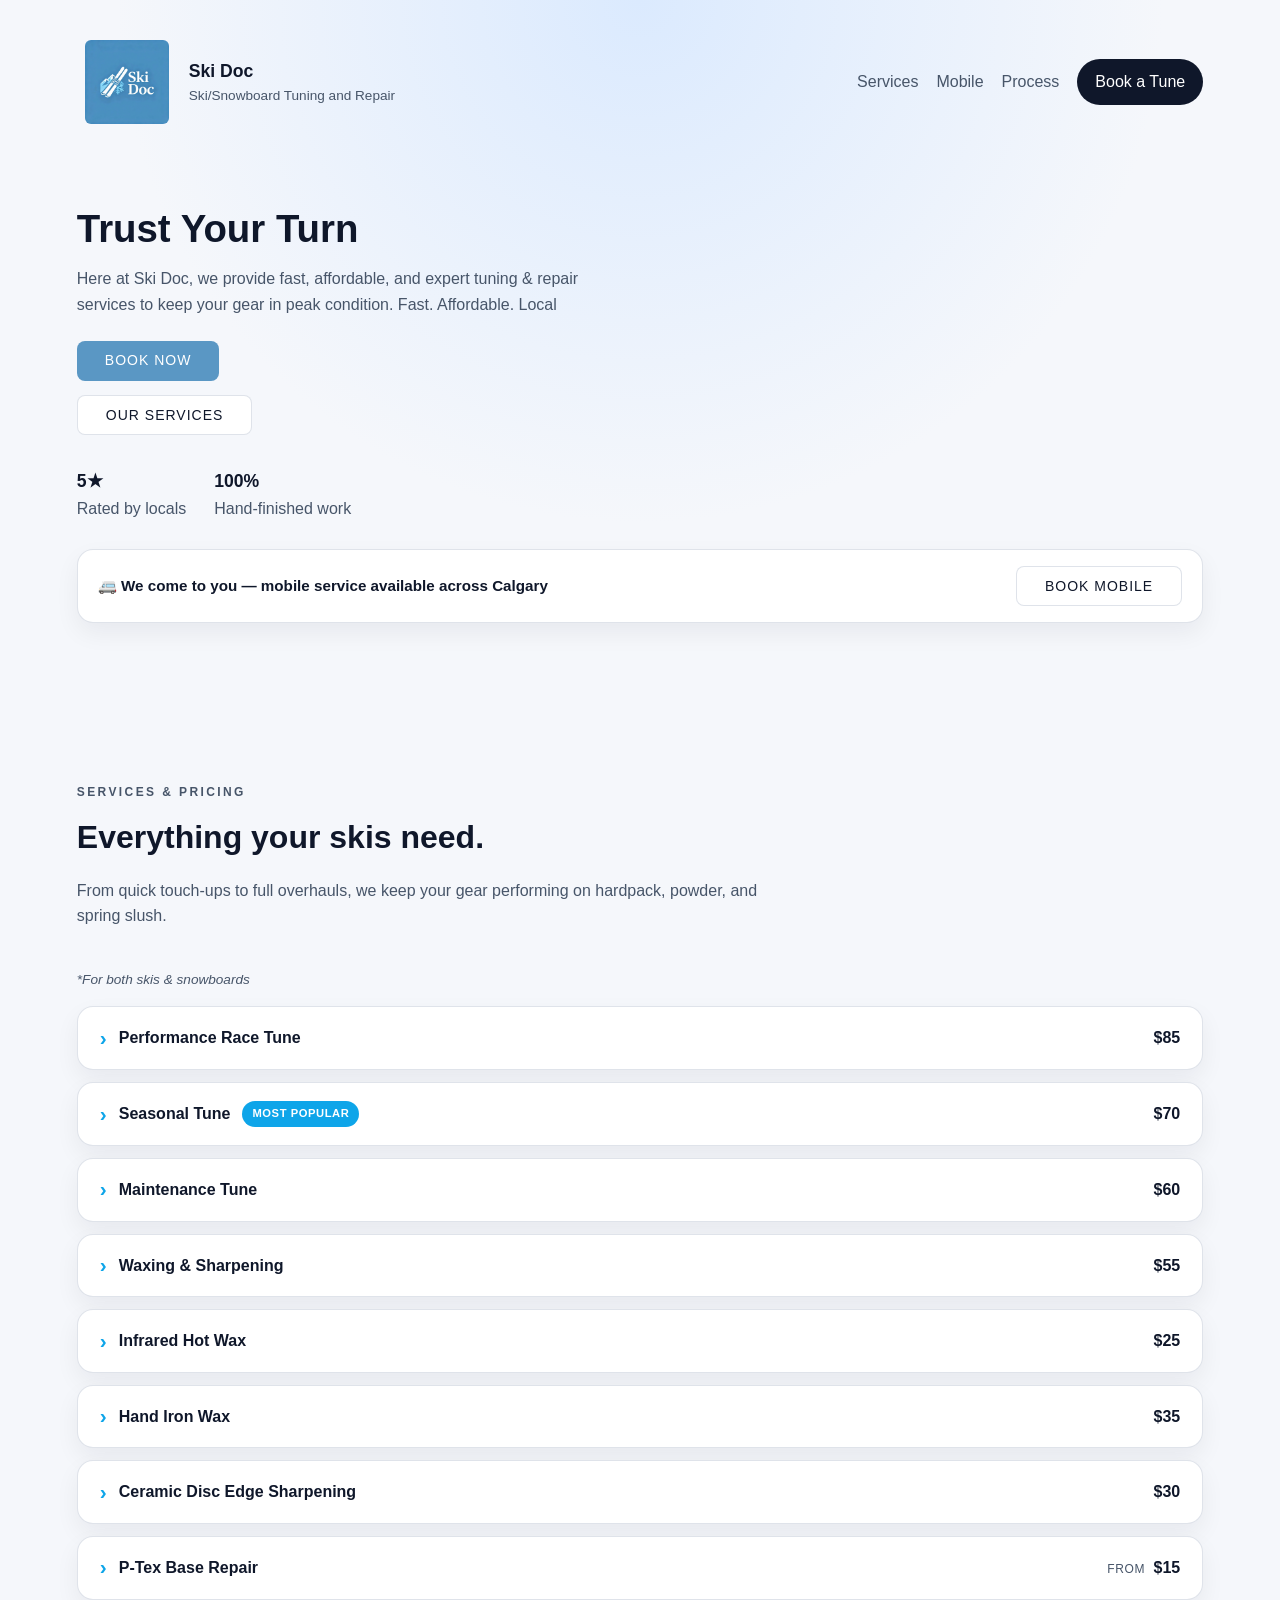
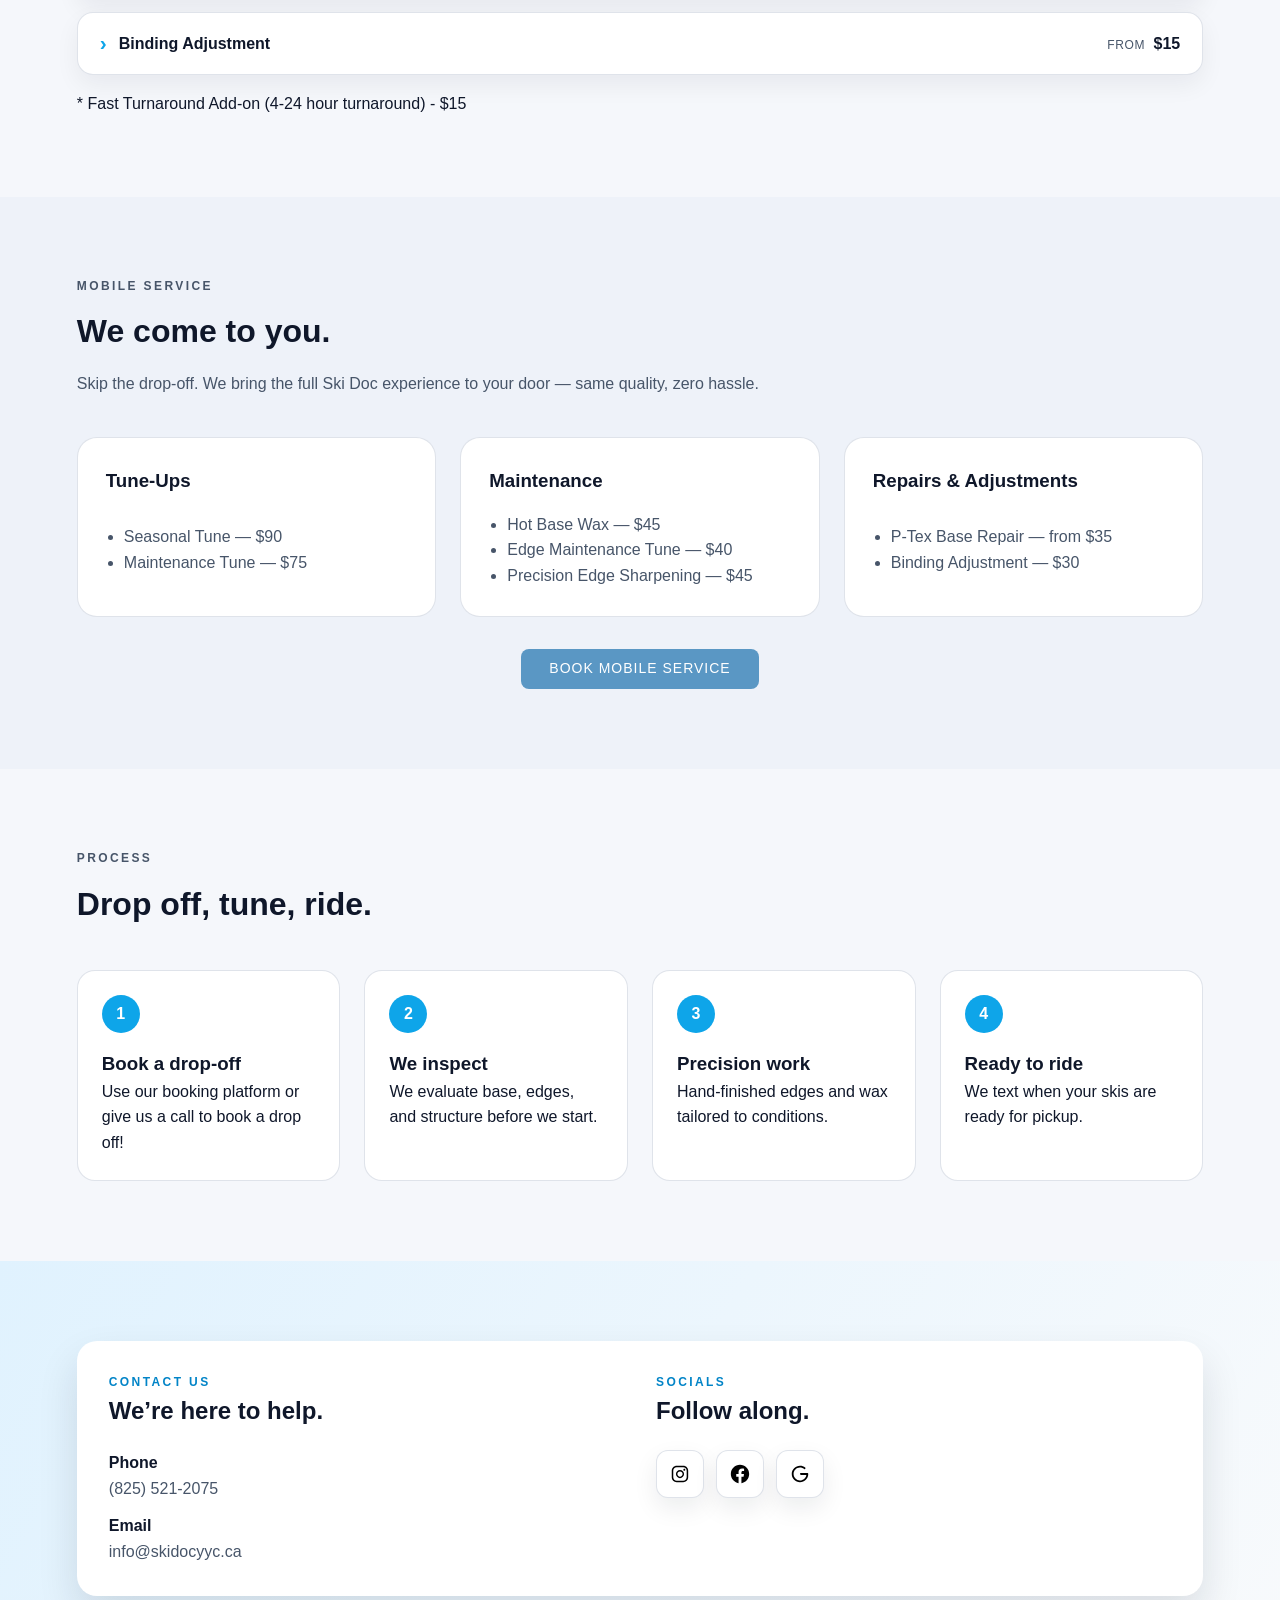
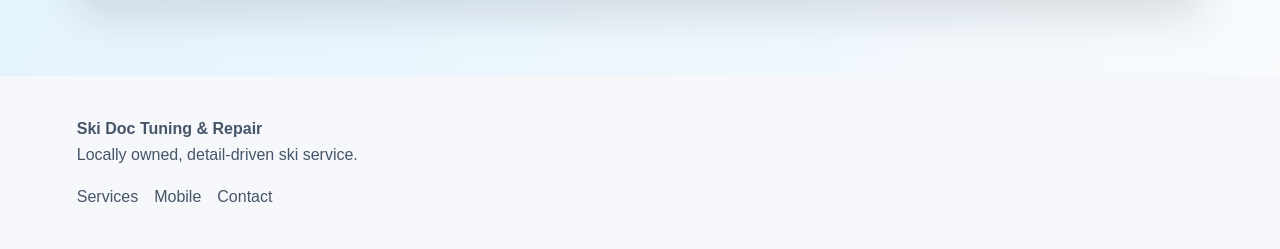
==== index.html @ cd8b78c6 "Merge remote Mobile Service section into new services table redesign Reconciles the GitHub-edited Mo" ====
<!doctype html>
<html lang="en">

<head>
  <meta charset="UTF-8" />
  <meta name="viewport" content="width=device-width, initial-scale=1" />
  <title>Ski Doc Tuning & Repair</title>
  <meta name="description"
    content="Local ski tuning and repair. Fast turnarounds, hand wax, edge sharpening, base repairs, and seasonal maintenance packages." />
  <link rel="stylesheet" href="styles.css" />

</head>

<body>
  <header class="site-header">
    <nav class="nav">
      <div class="brand">
        <img class="brand-mark" src="assets/skidoc_logo.png" alt="Ski Doc logo" />
        <div class="brand-text">
          <span class="brand-title">Ski Doc</span>
          <span class="brand-subtitle">Ski/Snowboard Tuning and Repair</span>
        </div>
      </div>
      <button class="menu-toggle" aria-expanded="false" aria-controls="nav-links">
        Menu
      </button>
      <div id="nav-links" class="nav-links">
        <a href="#services">Services</a>
        <a href="#mobile">Mobile</a>
        <a href="#process">Process</a>
        <a class="nav-cta" href="https://skidocyyc.ca/book" target="_blank">Book a Tune</a>
      </div>
    </nav>
    <section class="hero">
      <div class="hero-content">
        <h1>Trust Your Turn</h1>
        <p class="hero-subtitle">
          Here at Ski Doc, we provide fast, affordable, and expert tuning & repair services to keep your gear in peak
          condition. Fast. Affordable. Local
        </p>
        <div class="hero-actions">
          <!-- Booking page -->
          <a class="btn primary" href="https://skidocyyc.ca/book" target="_blank">Book Now</a>
          <a href="#services" class="btn ghost">Our Services</a>
        </div>
        <div class="hero-stats">
          <div>
            <strong>5★</strong>
            <span>Rated by locals</span>
          </div>
          <div>
            <strong>100%</strong>
            <span>Hand-finished work</span>
          </div>
        </div>
        <div class="hero-mobile-callout">
          <span>🚐 We come to you — mobile service available across Calgary</span>
          <a class="btn ghost" href="https://skidocyyc.ca/book" target="_blank">Book Mobile</a>
        </div>
      </div>
    </section>
  </header>

  <main>
    <section id="services" class="section">
      <div class="section-header">
        <p class="eyebrow">Services &amp; Pricing</p>
        <h2>Everything your skis need.</h2>
        <p>
          From quick touch-ups to full overhauls, we keep your gear performing
          on hardpack, powder, and spring slush.
        </p>
      </div>
      <p class="services-note">*For both skis &amp; snowboards</p>
      <div class="services-table">
        <div class="service-row">
          <button class="service-row-toggle" aria-expanded="false">
            <span class="service-row-main">
              <span class="service-chevron" aria-hidden="true">&rsaquo;</span>
              <span class="service-name">Performance Race Tune</span>
            </span>
            <span class="service-price">$85</span>
          </button>
          <div class="service-desc">
            <div class="service-desc-inner">
              <ul>
                <li>Full ceramic disc edge sharpening, finished to an extra-fine edge</li>
                <li>Hand-ironed race wax to maximize speed</li>
                <li>Base and side edges set to the perfect angle</li>
                <li>Burrs and imperfections corrected for a true race-day finish</li>
              </ul>
            </div>
          </div>
        </div>
        <div class="service-row">
          <button class="service-row-toggle" aria-expanded="false">
            <span class="service-row-main">
              <span class="service-chevron" aria-hidden="true">&rsaquo;</span>
              <span class="service-name">Seasonal Tune</span>
              <span class="service-badge">Most Popular</span>
            </span>
            <span class="service-price">$70</span>
          </button>
          <div class="service-desc">
            <div class="service-desc-inner">
              <ul>
                <li>Ceramic disc edge sharpening</li>
                <li>Hand-ironed wax</li>
                <li>Stone base grind</li>
                <li>Base repairs included</li>
              </ul>
            </div>
          </div>
        </div>
        <div class="service-row">
          <button class="service-row-toggle" aria-expanded="false">
            <span class="service-row-main">
              <span class="service-chevron" aria-hidden="true">&rsaquo;</span>
              <span class="service-name">Maintenance Tune</span>
            </span>
            <span class="service-price">$60</span>
          </button>
          <div class="service-desc">
            <div class="service-desc-inner">
              <p>Ceramic disc edge sharpening, an infrared hot wax, and minor base repairs — everything your gear needs to stay sharp and gliding all season.</p>
            </div>
          </div>
        </div>
        <div class="service-row">
          <button class="service-row-toggle" aria-expanded="false">
            <span class="service-row-main">
              <span class="service-chevron" aria-hidden="true">&rsaquo;</span>
              <span class="service-name">Waxing &amp; Sharpening</span>
            </span>
            <span class="service-price">$55</span>
          </button>
          <div class="service-desc">
            <div class="service-desc-inner">
              <p>Infrared hot base wax and ceramic disc edge sharpening to keep your gear in shape.</p>
            </div>
          </div>
        </div>
        <div class="service-row">
          <button class="service-row-toggle" aria-expanded="false">
            <span class="service-row-main">
              <span class="service-chevron" aria-hidden="true">&rsaquo;</span>
              <span class="service-name">Infrared Hot Wax</span>
            </span>
            <span class="service-price">$25</span>
          </button>
          <div class="service-desc">
            <div class="service-desc-inner">
              <p>A simple maintenance wax to keep your gear smooth and gliding.</p>
            </div>
          </div>
        </div>
        <div class="service-row">
          <button class="service-row-toggle" aria-expanded="false">
            <span class="service-row-main">
              <span class="service-chevron" aria-hidden="true">&rsaquo;</span>
              <span class="service-name">Hand Iron Wax</span>
            </span>
            <span class="service-price">$35</span>
          </button>
          <div class="service-desc">
            <div class="service-desc-inner">
              <p>Full hand waxing, ironed and melted into the base for the best possible finish.</p>
            </div>
          </div>
        </div>
        <div class="service-row">
          <button class="service-row-toggle" aria-expanded="false">
            <span class="service-row-main">
              <span class="service-chevron" aria-hidden="true">&rsaquo;</span>
              <span class="service-name">Ceramic Disc Edge Sharpening</span>
            </span>
            <span class="service-price">$30</span>
          </button>
          <div class="service-desc">
            <div class="service-desc-inner">
              <p>Done with a spinning ceramic disc to keep your edges clean, sharp, and in the best condition.</p>
            </div>
          </div>
        </div>
        <div class="service-row">
          <button class="service-row-toggle" aria-expanded="false">
            <span class="service-row-main">
              <span class="service-chevron" aria-hidden="true">&rsaquo;</span>
              <span class="service-name">P-Tex Base Repair</span>
            </span>
            <span class="service-price"><span class="service-from">from</span> $15</span>
          </button>
          <div class="service-desc">
            <div class="service-desc-inner">
              <p>Repairs base damage and core shots to protect your gear and extend its life.</p>
            </div>
          </div>
        </div>
        <div class="service-row">
          <button class="service-row-toggle" aria-expanded="false">
            <span class="service-row-main">
              <span class="service-chevron" aria-hidden="true">&rsaquo;</span>
              <span class="service-name">Binding Adjustment</span>
            </span>
            <span class="service-price"><span class="service-from">from</span> $15</span>
          </button>
          <div class="service-desc">
            <div class="service-desc-inner">
              <p>Professional adjustment for proper fit, function, and safe release, tailored to your setup.</p>
            </div>
          </div>
        </div>
      </div>
      <p id="fast-turnaround">* Fast Turnaround Add-on (4-24 hour turnaround) - $15</p>
    </section>

    <section id="mobile" class="section mobile-section muted">
      <div class="section-header">
        <p class="eyebrow">Mobile Service</p>
        <h2>We come to you.</h2>
        <p>Skip the drop-off. We bring the full Ski Doc experience to your door — same quality, zero hassle.</p>
      </div>
      <div class="grid pricing-grid">
        <article class="price-card">
          <h3>Tune-Ups</h3>
          <ul>
            <li>Seasonal Tune — $90</li>
            <li>Maintenance Tune — $75</li>
          </ul>
        </article>
        <article class="price-card">
          <h3>Maintenance</h3>
          <ul>
            <li>Hot Base Wax — $45</li>
            <li>Edge Maintenance Tune — $40</li>
            <li>Precision Edge Sharpening — $45</li>
          </ul>
        </article>
        <article class="price-card">
          <h3>Repairs &amp; Adjustments</h3>
          <ul>
            <li>P-Tex Base Repair — from $35</li>
            <li>Binding Adjustment — $30</li>
          </ul>
        </article>
      </div>
      <div class="mobile-cta">
        <a class="btn primary" href="https://skidocyyc.ca/book" target="_blank">Book Mobile Service</a>
      </div>
    </section>

    <section id="process" class="section">
      <div class="section-header">
        <p class="eyebrow">Process</p>
        <h2>Drop off, tune, ride.</h2>
      </div>
      <div class="grid process-grid">
        <div class="step">
          <span>1</span>
          <h3>Book a drop-off</h3>
          <p>Use our booking platform or give us a call to book a drop off!</p>
        </div>
        <div class="step">
          <span>2</span>
          <h3>We inspect</h3>
          <p>We evaluate base, edges, and structure before we start.</p>
        </div>
        <div class="step">
          <span>3</span>
          <h3>Precision work</h3>
          <p>Hand-finished edges and wax tailored to conditions.</p>
        </div>
        <div class="step">
          <span>4</span>
          <h3>Ready to ride</h3>
          <p>We text when your skis are ready for pickup.</p>
        </div>
      </div>
    </section>

    <!-- <section id="testimonials" class="section muted">
      <div class="section-header">
        <p class="eyebrow">Testimonials</p>
        <h2>What locals say on Google.</h2>
        <p>Live reviews pulled from Google to keep things honest and up to date.</p>
      </div>
      <div class="reviews-summary">
        <div>
          <strong id="reviews-rating">—</strong>
          <span id="reviews-count">Loading Google reviews…</span>
        </div>
        <a class="btn ghost" target="_blank" rel="noopener" href="https://share.google/8NXoNFJEvtv5HkDMf">
          Read all reviews
        </a>
      </div>
      <div id="reviews-grid" class="grid testimonial-grid" aria-live="polite">
        <div class="review-loading card">
          <p>Loading reviews…</p>
        </div>
      </div>
    </section> -->


    <section id="contact" class="section contact">
      <div class="contact-card">
        <div class="contact-simple">
          <p class="eyebrow">Contact Us</p>
          <h2>We’re here to help.</h2>
          <div class="contact-details">
            <div>
              <strong>Phone</strong>
              <span>(825) 521-2075</span>
            </div>
            <div>
              <strong>Email</strong>
              <span><a href="mailto:info@skidocyyc.ca">info@skidocyyc.ca</a></span>
            </div>
          </div>
        </div>
        <div class="socials">
          <p class="eyebrow">Socials</p>
          <h2>Follow along.</h2>
          <div class="social-links">
            <a class="social-link" href="https://www.instagram.com/skidocyyc" target="_blank" rel="noopener" aria-label="Instagram">
              <img src="assets/instagram.svg" alt="Instagram" />
            </a>
            <a class="social-link" href="https://www.facebook.com/profile.php?id=61582680415253" target="_blank" rel="noopener" aria-label="Facebook">
              <img src="assets/facebook.svg" alt="Facebook" />
            </a>
            <a class="social-link" href="https://share.google/zg5XRvdmsyLY3mBix" target="_blank" rel="noopener" aria-label="Google">
              <img src="assets/google.svg" alt="Google" />
            </a>
          </div>
        </div>
      </div>
    </section>
  </main>

  <footer class="site-footer">
    <div>
      <strong>Ski Doc Tuning & Repair</strong>
      <p>Locally owned, detail-driven ski service.</p>
    </div>
    <div class="footer-links">
      <a href="#services">Services</a>
      <a href="#mobile">Mobile</a>
      <a href="#contact">Contact</a>
    </div>
  </footer>

  <script src="script.js"></script>
</body>
</html>
---- styles.css ----
:root {
  color-scheme: light;
  --bg: #f5f7fb;
  --bg-muted: #eef2f9;
  --text: #0f172a;
  --text-muted: #475569;
  --primary: #0ea5e9;
  --primary-dark: #0284c7;
  --accent: #f97316;
  --card: #ffffff;
  --border: rgba(148, 163, 184, 0.3);
  --shadow: 0 20px 40px rgba(15, 23, 42, 0.12);
  --radius: 20px;
}

* {
  box-sizing: border-box;
  margin: 0;
  padding: 0;
}

body {
  font-family: "Inter", "SF Pro Display", -apple-system, BlinkMacSystemFont,
    "Segoe UI", sans-serif;
  background: var(--bg);
  color: var(--text);
  line-height: 1.6;
}

a {
  color: inherit;
  text-decoration: none;
}

img {
  max-width: 100%;
  display: block;
}

.sr-only {
  position: absolute;
  width: 1px;
  height: 1px;
  padding: 0;
  margin: -1px;
  overflow: hidden;
  clip: rect(0, 0, 0, 0);
  white-space: nowrap;
  border: 0;
}

.site-header {
  background: radial-gradient(circle at top, #dbeafe 0%, var(--bg) 55%);
  padding: 32px 6vw 80px;
}

.nav {
  display: flex;
  align-items: center;
  justify-content: space-between;
  gap: 24px;
}

.brand {
  display: flex;
  align-items: center;
  gap: 12px;
}

.brand-mark {
  width: 100px;
  height: 100px;
  display: block;
  border-radius: 14px;
  padding: 8px;
  object-fit: contain;
}

.brand-text {
  display: grid;
}

.brand-title {
  font-weight: 700;
  font-size: 1.1rem;
}

.brand-subtitle {
  font-size: 0.85rem;
  color: var(--text-muted);
}

.nav-links {
  display: flex;
  align-items: center;
  gap: 18px;
}

.nav-links a {
  font-weight: 500;
  color: var(--text-muted);
}

.nav-links a:hover {
  color: var(--text);
}

.nav-cta {
  padding: 10px 18px;
  border-radius: 999px;
  background: var(--text);
  color: #fff;
  transition: transform 0.2s ease, box-shadow 0.2s ease, background 0.2s ease;
}

.nav-links a.nav-cta {
  color: #fff;
}

.nav-links a.nav-cta:hover {
  transform: translateY(-1px);
  box-shadow: 0 10px 20px rgba(15, 23, 42, 0.25);
  background: #111827;
}

.menu-toggle {
  display: none;
  border: 1px solid var(--border);
  background: var(--card);
  padding: 8px 16px;
  border-radius: 999px;
  font-weight: 600;
}

.hero {
  margin-top: 64px;
  display: grid;
  grid-template-columns: repeat(auto-fit, minmax(280px, 1fr));
  gap: 40px;
  align-items: center;
}

.hero-content h1 {
  font-size: clamp(2.4rem, 3vw, 3.5rem);
  line-height: 1.1;
  margin: 12px 0 16px;
}

.hero-subtitle {
  color: var(--text-muted);
  max-width: 520px;
}

.hero-actions {
  margin-top: 24px;
  display: flex;
  flex-wrap: wrap;
  gap: 14px;
  flex-direction: column;
  align-items: flex-start;
}

.hero-stats {
  display: flex;
  gap: 28px;
  margin-top: 32px;
  color: var(--text-muted);
  flex-wrap: wrap;
}

.hero-stats strong {
  display: block;
  font-size: 1.1rem;
  color: var(--text);
}

.hero-mobile-callout {
  margin-top: 28px;
  display: flex;
  align-items: center;
  justify-content: space-between;
  flex-wrap: wrap;
  gap: 14px;
  background: var(--card);
  border: 1px solid var(--border);
  border-radius: 16px;
  padding: 16px 20px;
  box-shadow: 0 10px 24px rgba(15, 23, 42, 0.06);
}

.hero-mobile-callout span {
  font-weight: 600;
  font-size: 0.95rem;
}


.eyebrow {
  text-transform: uppercase;
  letter-spacing: 0.2em;
  font-size: 0.75rem;
  color: var(--primary-dark);
  font-weight: 700;
}

.section {
  padding: 80px 6vw;
}

.section.muted {
  background: var(--bg-muted);
}

.section-header {
  max-width: 720px;
  margin-bottom: 40px;
}

.section-header h2 {
  font-size: clamp(2rem, 2.5vw, 2.6rem);
  margin: 10px 0 14px;
}

.section-header p {
  color: var(--text-muted);
}

.grid {
  display: grid;
  gap: 24px;
}

.services-grid {
  grid-template-columns: repeat(auto-fit, minmax(220px, 1fr));
}

.services-note {
  font-size: 0.85rem;
  font-style: italic;
  color: var(--text-muted);
  margin-bottom: 16px;
}

.services-table {
  display: grid;
  gap: 12px;
}

.service-row {
  background: var(--card);
  border: 1px solid var(--border);
  border-radius: 16px;
  box-shadow: 0 10px 24px rgba(15, 23, 42, 0.06);
  overflow: hidden;
}

.service-row-toggle {
  width: 100%;
  display: flex;
  align-items: center;
  justify-content: space-between;
  gap: 16px;
  background: none;
  border: none;
  padding: 18px 22px;
  cursor: pointer;
  font: inherit;
  text-align: left;
  color: var(--text);
}

.service-row-main {
  display: flex;
  align-items: center;
  gap: 12px;
}

.service-chevron {
  display: inline-flex;
  font-size: 1.3rem;
  font-weight: 700;
  color: var(--primary);
  transition: transform 0.25s ease;
  line-height: 1;
}

.service-row.open .service-chevron {
  transform: rotate(90deg);
}

.service-name {
  font-weight: 600;
}

.service-badge {
  background: var(--primary);
  color: #fff;
  font-size: 0.7rem;
  font-weight: 700;
  text-transform: uppercase;
  letter-spacing: 0.05em;
  padding: 4px 10px;
  border-radius: 999px;
  white-space: nowrap;
}

.service-price {
  font-weight: 700;
  white-space: nowrap;
}

.service-from {
  font-weight: 500;
  font-size: 0.75rem;
  color: var(--text-muted);
  text-transform: uppercase;
  letter-spacing: 0.05em;
  margin-right: 4px;
}

.service-desc {
  display: grid;
  grid-template-rows: 0fr;
  transition: grid-template-rows 0.3s ease;
}

.service-desc-inner {
  overflow: hidden;
}

.service-row.open .service-desc {
  grid-template-rows: 1fr;
}

.service-desc p,
.service-desc ul {
  padding: 0 22px 20px 22px;
  color: var(--text-muted);
}

.service-desc ul {
  padding-left: 40px;
}

.service-desc li {
  margin-bottom: 4px;
}

.card {
  background: var(--card);
  padding: 24px;
  border-radius: 18px;
  border: 1px solid var(--border);
  box-shadow: 0 10px 24px rgba(15, 23, 42, 0.08);
}

.pricing-grid {
  grid-template-columns: repeat(auto-fit, minmax(240px, 1fr));
}

.price-card {
  background: var(--card);
  padding: 28px;
  border-radius: 20px;
  border: 1px solid var(--border);
  display: grid;
  gap: 16px;
}

.price-card.featured {
  border: 2px solid var(--primary);
  box-shadow: var(--shadow);
}

#fast-turnaround {
  margin-top: 1rem;
}

.badge {
  background: var(--primary);
  color: #fff;
  display: inline-flex;
  padding: 6px 12px;
  border-radius: 999px;
  font-size: 0.75rem;
  font-weight: 600;
  width: fit-content;
}

.price {
  font-size: 2rem;
  font-weight: 700;
}

.price-card ul {
  padding-left: 18px;
  color: var(--text-muted);
}

.mobile-cta {
  margin-top: 32px;
  display: flex;
  justify-content: center;
}

.process-grid {
  grid-template-columns: repeat(auto-fit, minmax(200px, 1fr));
}

.step {
  background: var(--card);
  padding: 24px;
  border-radius: 18px;
  border: 1px solid var(--border);
}

.step span {
  width: 38px;
  height: 38px;
  display: grid;
  place-items: center;
  background: var(--primary);
  color: #fff;
  border-radius: 50%;
  margin-bottom: 16px;
  font-weight: 700;
}

.testimonial-grid {
  grid-template-columns: repeat(auto-fit, minmax(240px, 1fr));
}

.reviews-summary {
  display: flex;
  align-items: center;
  justify-content: space-between;
  gap: 16px;
  margin-bottom: 28px;
  flex-wrap: wrap;
}

.reviews-summary strong {
  font-size: 2rem;
  display: block;
}

.reviews-summary span {
  color: var(--text-muted);
}

.review-card {
  display: grid;
  gap: 14px;
  min-height: 220px;
}

.review-meta {
  display: flex;
  align-items: center;
  gap: 12px;
}

.review-avatar {
  width: 44px;
  height: 44px;
  border-radius: 50%;
  background: #e2e8f0;
  color: var(--text);
  font-weight: 700;
  display: grid;
  place-items: center;
  font-size: 1rem;
}

.review-name {
  font-weight: 600;
}

.review-date {
  font-size: 0.85rem;
  color: var(--text-muted);
}

.review-stars {
  display: inline-flex;
  gap: 4px;
  color: #f59e0b;
  font-size: 1rem;
}

.review-text {
  color: var(--text-muted);
  overflow-wrap: anywhere;
  word-break: break-word;
}

.review-loading {
  text-align: center;
  color: var(--text-muted);
}

.faq {
  display: grid;
  gap: 16px;
}

.faq details {
  background: var(--card);
  padding: 18px 22px;
  border-radius: 16px;
  border: 1px solid var(--border);
}

.faq summary {
  font-weight: 600;
  cursor: pointer;
}

.faq p {
  color: var(--text-muted);
  margin-top: 10px;
}

.contact {
  background: linear-gradient(120deg, #e0f2fe 0%, #f8fafc 100%);
}

.contact-card {
  background: var(--card);
  padding: 32px;
  border-radius: var(--radius);
  display: grid;
  grid-template-columns: repeat(auto-fit, minmax(240px, 1fr));
  gap: 32px;
  box-shadow: var(--shadow);
}

.contact-details {
  display: grid;
  gap: 12px;
  margin-top: 20px;
  color: var(--text-muted);
}

.contact-details strong {
  display: block;
  color: var(--text);
}

.socials .social-links {
  display: flex;
  gap: 12px;
  margin-top: 20px;
  flex-wrap: wrap;
}

.social-link {
  width: 48px;
  height: 48px;
  display: inline-flex;
  align-items: center;
  justify-content: center;
  border-radius: 12px;
  border: 1px solid var(--border);
  background: #fff;
  box-shadow: 0 10px 24px rgba(15, 23, 42, 0.08);
  transition: transform 0.2s ease, box-shadow 0.2s ease;
}

.social-link:hover {
  transform: translateY(-1px);
  box-shadow: 0 14px 28px rgba(15, 23, 42, 0.12);
}

.social-link svg {
  width: 22px;
  height: 22px;
  fill: var(--text);
}

.social-link img {
  width: 22px;
  height: 22px;
}

.contact-form {
  display: grid;
  gap: 16px;
}

.contact-form label {
  display: grid;
  gap: 8px;
  font-weight: 600;
  color: var(--text-muted);
}

input,
select,
textarea {
  border-radius: 12px;
  border: 1px solid var(--border);
  padding: 12px 14px;
  font: inherit;
  background: #fff;
}

.btn {
  display: inline-flex;
  align-items: center;
  justify-content: center;
  padding: 12px 22px;
  border-radius: 999px;
  font-weight: 600;
  border: 1px solid transparent;
  cursor: pointer;
  transition: transform 0.2s ease, box-shadow 0.2s ease;
}

.btn.primary {
  background-color: #5a97c4;
  border: none;
  color: white;
  height: 40px;
  text-transform: uppercase;
  font-family: 'Square Market', sans-serif;
  letter-spacing: 1px;
  line-height: 38px;
  padding: 0 28px;
  border-radius: 8px;
  font-weight: 500;
  font-size: 14px;
  cursor: pointer;
  display: inline-block;
}

.btn.primary:hover {
  transform: translateY(-1px);
  background: var(--primary-dark);
}

.btn.secondary {
  background: var(--text);
  color: #fff;
}

.btn.secondary:hover {
  transform: translateY(-1px);
  box-shadow: 0 10px 20px rgba(15, 23, 42, 0.25);
}

.btn.ghost {
  border: 1px solid var(--border);
  color: var(--text);
  background: #fff;
  height: 40px;
  text-transform: uppercase;
  font-family: 'Square Market', sans-serif;
  letter-spacing: 1px;
  line-height: 38px;
  padding: 0 28px;
  border-radius: 8px;
  font-weight: 500;
  font-size: 14px;
}

.form-note {
  font-size: 0.85rem;
  color: var(--text-muted);
}

.site-footer {
  padding: 40px 6vw;
  display: grid;
  gap: 16px;
  color: var(--text-muted);
}

.footer-links {
  display: flex;
  gap: 16px;
}

.footer-links a {
  color: var(--text-muted);
}

.footer-links a:hover {
  color: var(--text);
}

.copyright {
  font-size: 0.85rem;
}

@media (max-width: 860px) {
  .nav-links {
    display: none;
    flex-direction: column;
    align-items: flex-start;
    background: var(--card);
    padding: 16px;
    border-radius: 16px;
    box-shadow: var(--shadow);
    position: absolute;
    right: 0;
    top: 72px;
  }

  .nav-links.open {
    display: flex;
  }

  .menu-toggle {
    display: inline-flex;
  }

  .nav {
    position: relative;
  }
}

@media (max-width: 600px) {
  .hero-stats {
    gap: 16px;
  }

  .hero-card {
    order: -1;
  }
}
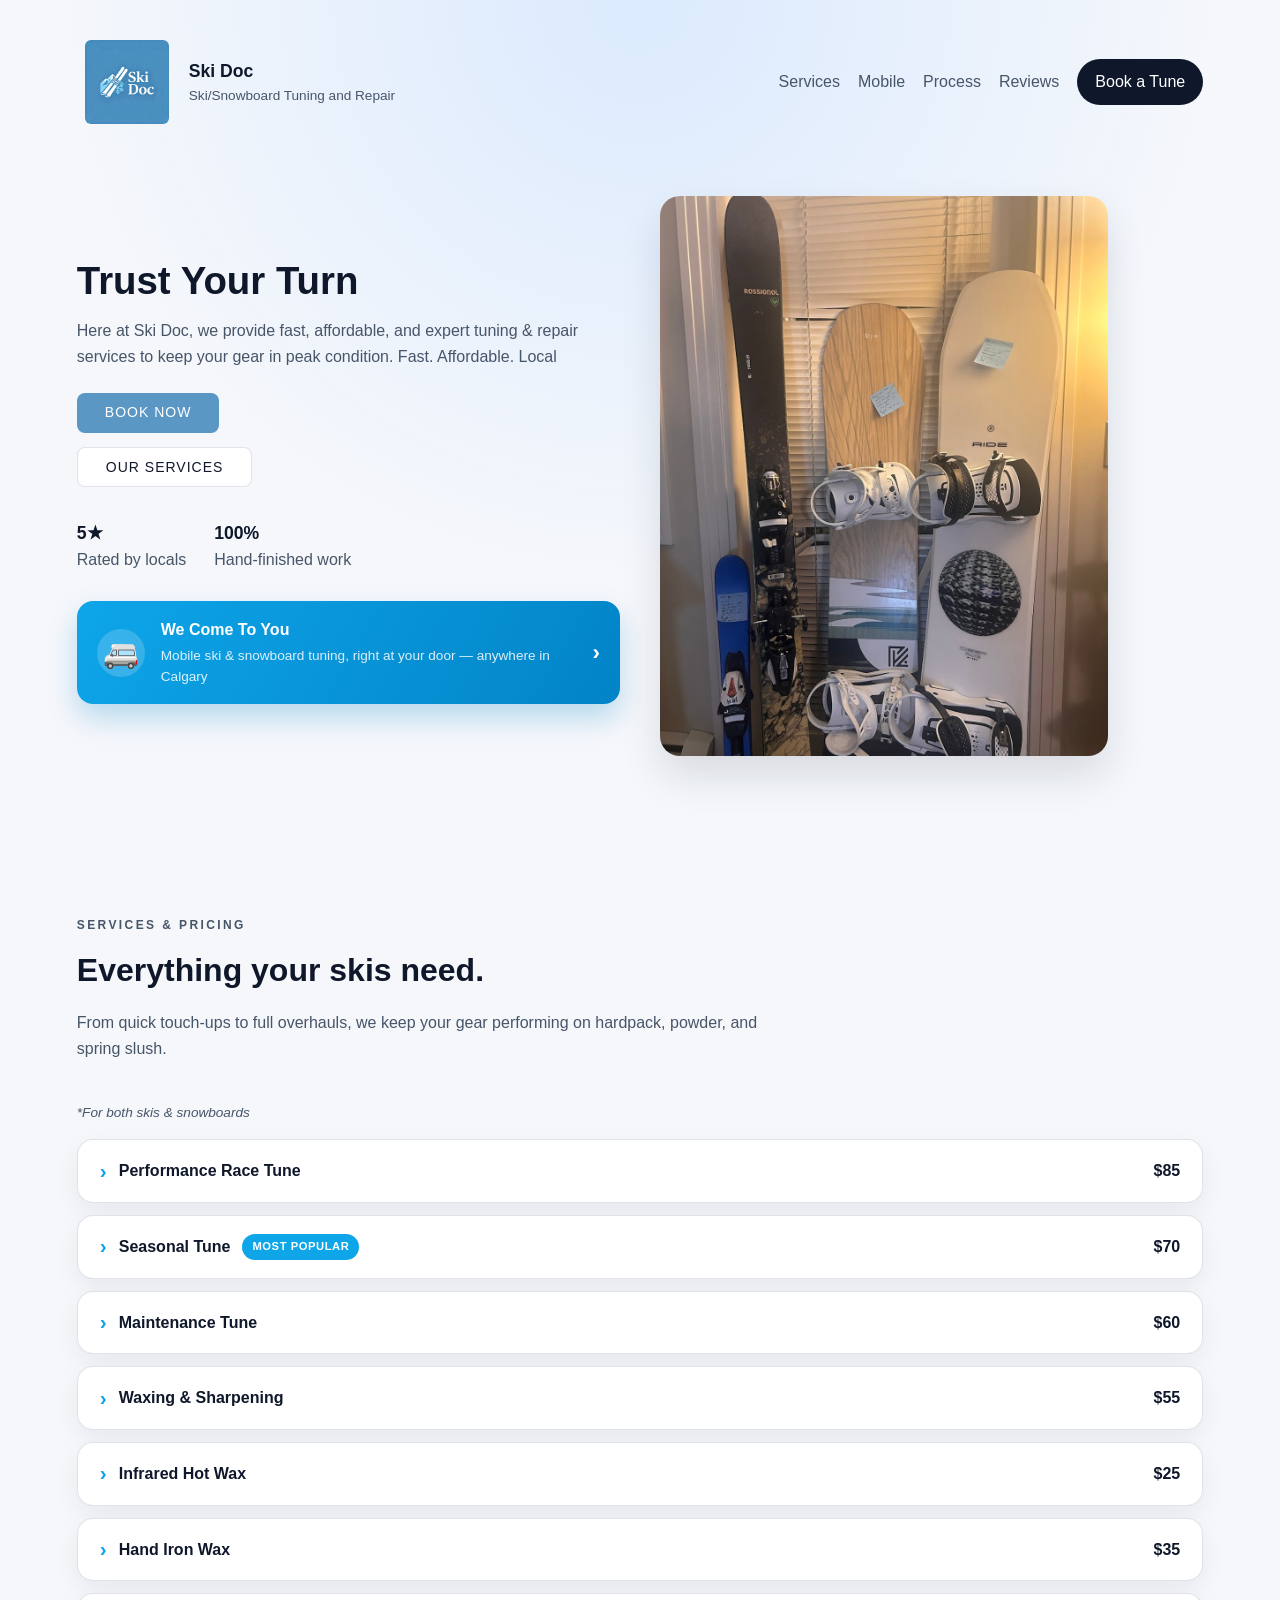
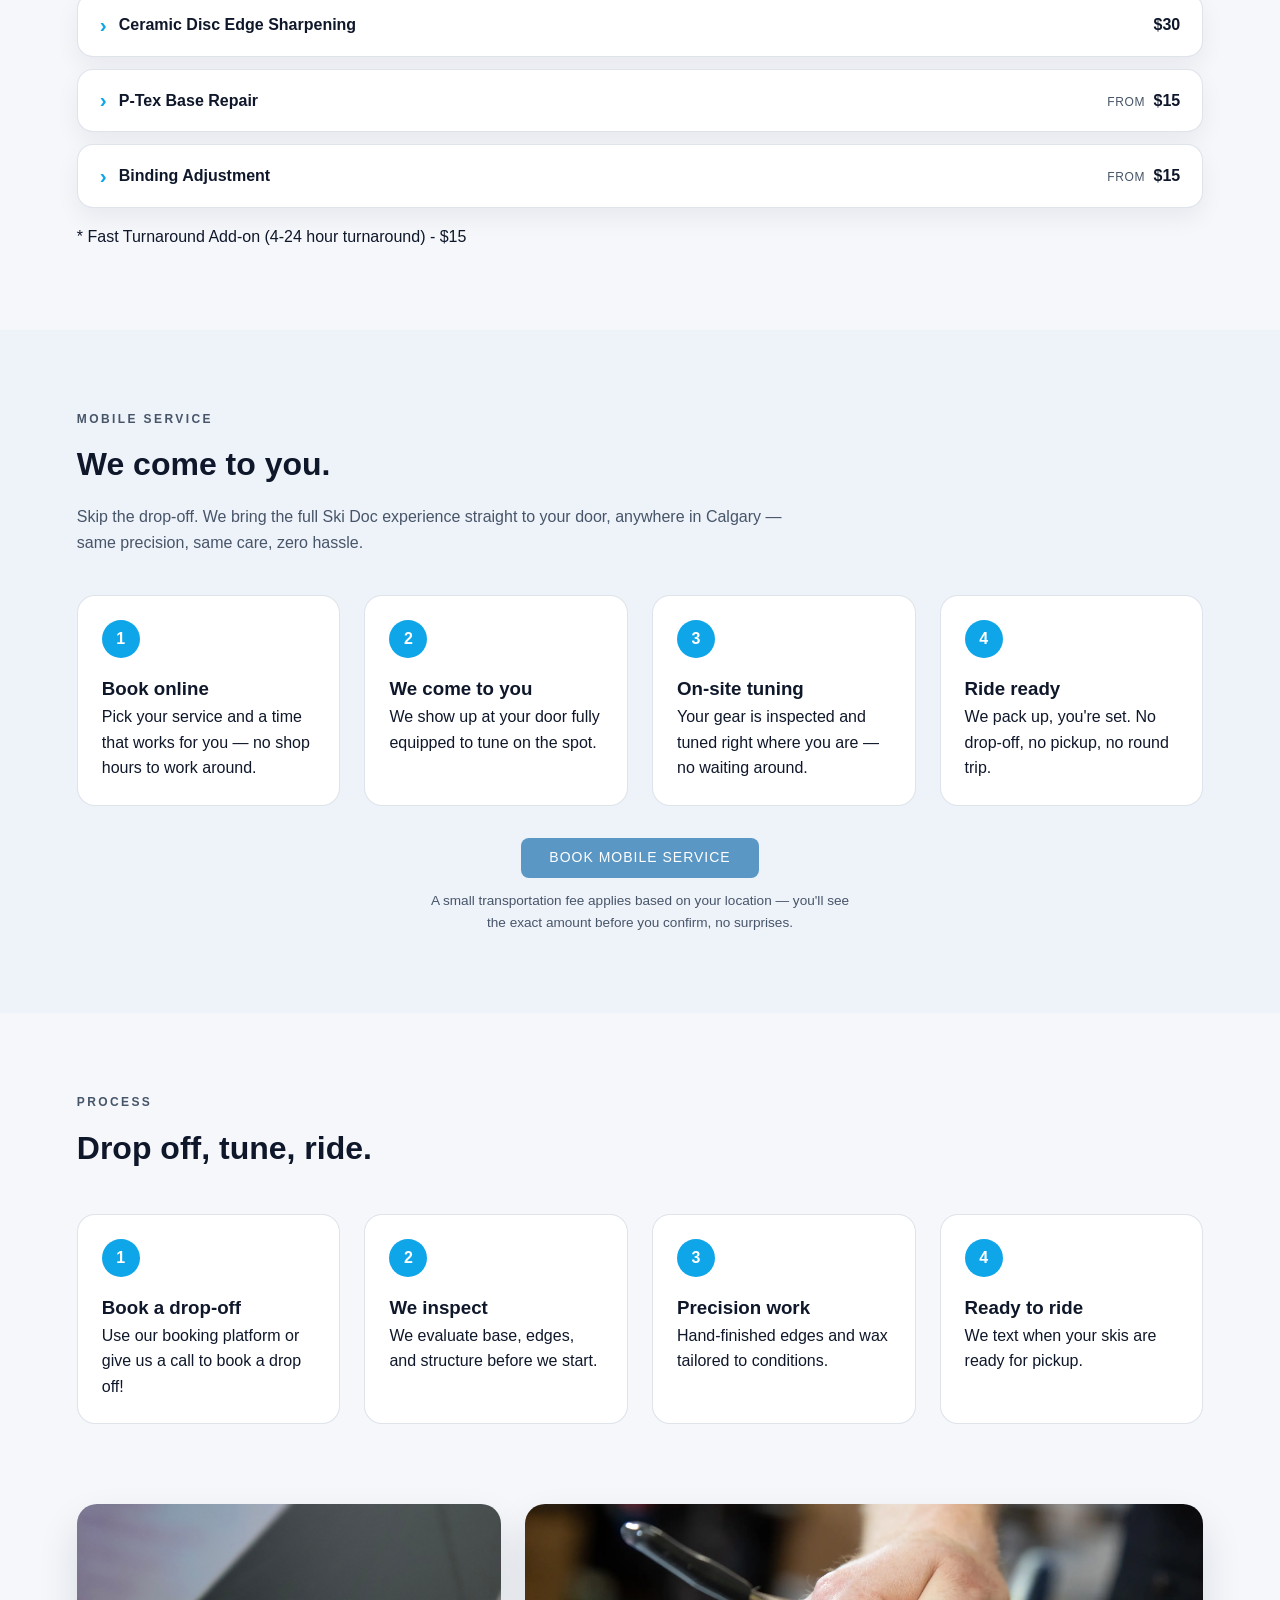
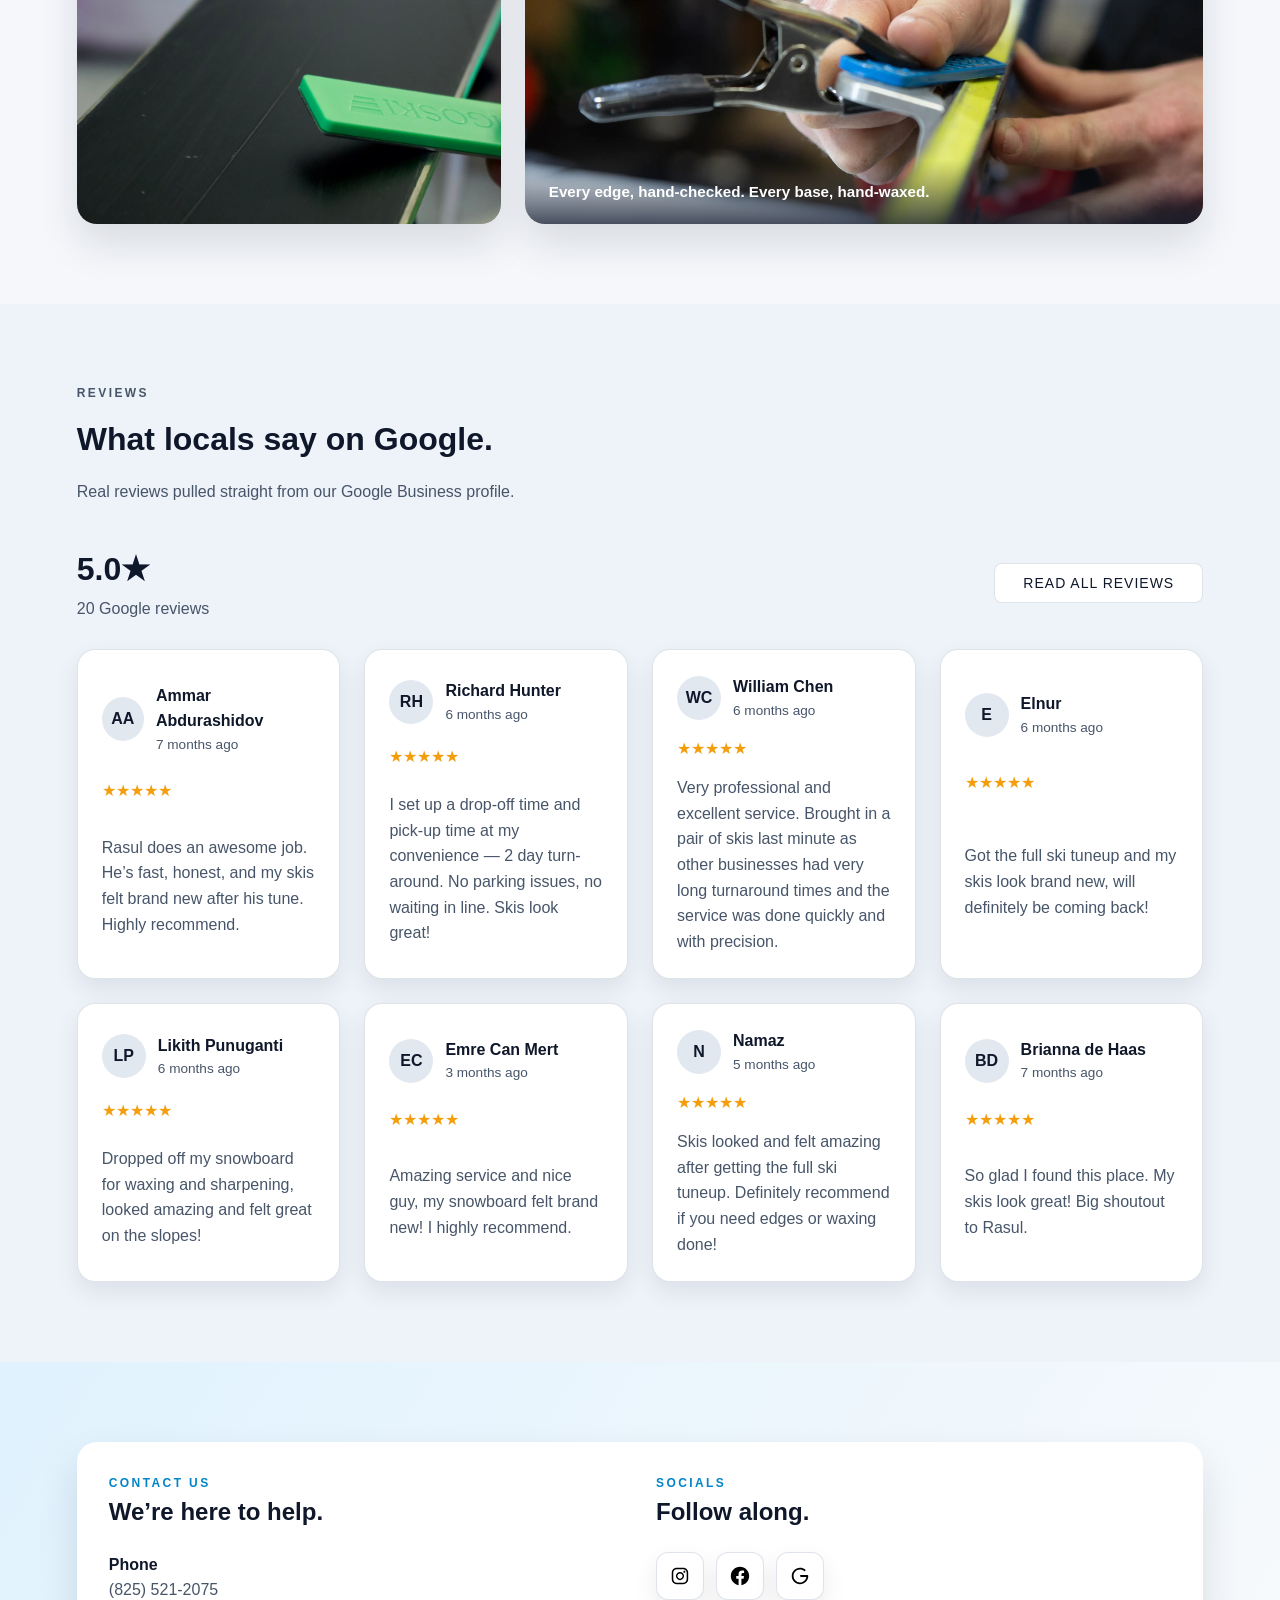
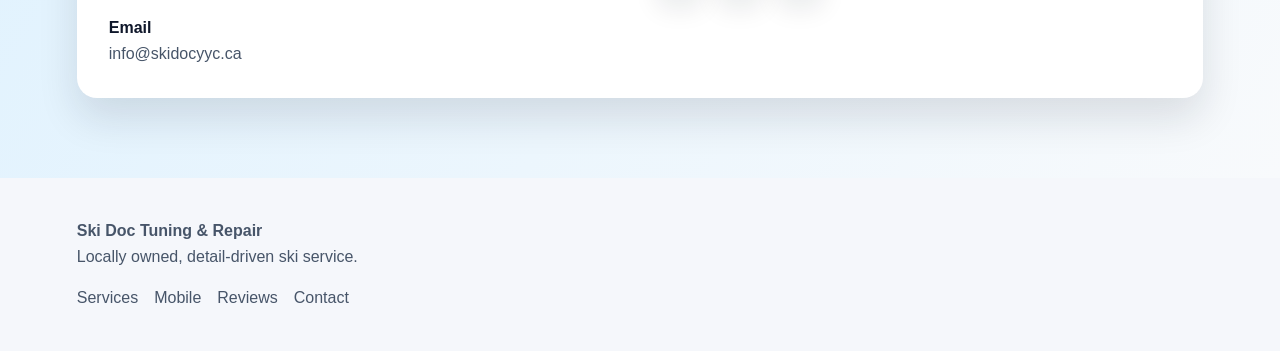
==== commit 65cca5a6: "Add homepage photos, rebuild mobile section, and pull real Google reviews - Add hero photo, gallery " ====
--- a/index.html
+++ b/index.html
@@ -28,6 +28,7 @@
         <a href="#services">Services</a>
         <a href="#mobile">Mobile</a>
         <a href="#process">Process</a>
+        <a href="#reviews">Reviews</a>
         <a class="nav-cta" href="https://skidocyyc.ca/book" target="_blank">Book a Tune</a>
       </div>
     </nav>
@@ -53,10 +54,17 @@
             <span>Hand-finished work</span>
           </div>
         </div>
-        <div class="hero-mobile-callout">
-          <span>🚐 We come to you — mobile service available across Calgary</span>
-          <a class="btn ghost" href="https://skidocyyc.ca/book" target="_blank">Book Mobile</a>
-        </div>
+        <a class="hero-mobile-callout" href="#mobile">
+          <span class="hero-mobile-icon">🚐</span>
+          <span class="hero-mobile-text">
+            <strong>We Come To You</strong>
+            <span>Mobile ski &amp; snowboard tuning, right at your door — anywhere in Calgary</span>
+          </span>
+          <span class="hero-mobile-arrow" aria-hidden="true">&rsaquo;</span>
+        </a>
+      </div>
+      <div class="hero-visual">
+        <img src="assets/gallery/hero-gear.jpg" alt="Freshly tuned skis and snowboards ready for pickup at Ski Doc" loading="eager" />
       </div>
     </section>
   </header>
@@ -218,34 +226,33 @@
       <div class="section-header">
         <p class="eyebrow">Mobile Service</p>
         <h2>We come to you.</h2>
-        <p>Skip the drop-off. We bring the full Ski Doc experience to your door — same quality, zero hassle.</p>
-      </div>
-      <div class="grid pricing-grid">
-        <article class="price-card">
-          <h3>Tune-Ups</h3>
-          <ul>
-            <li>Seasonal Tune — $90</li>
-            <li>Maintenance Tune — $75</li>
-          </ul>
-        </article>
-        <article class="price-card">
-          <h3>Maintenance</h3>
-          <ul>
-            <li>Hot Base Wax — $45</li>
-            <li>Edge Maintenance Tune — $40</li>
-            <li>Precision Edge Sharpening — $45</li>
-          </ul>
-        </article>
-        <article class="price-card">
-          <h3>Repairs &amp; Adjustments</h3>
-          <ul>
-            <li>P-Tex Base Repair — from $35</li>
-            <li>Binding Adjustment — $30</li>
-          </ul>
-        </article>
+        <p>Skip the drop-off. We bring the full Ski Doc experience straight to your door, anywhere in Calgary — same precision, same care, zero hassle.</p>
+      </div>
+      <div class="grid process-grid">
+        <div class="step">
+          <span>1</span>
+          <h3>Book online</h3>
+          <p>Pick your service and a time that works for you — no shop hours to work around.</p>
+        </div>
+        <div class="step">
+          <span>2</span>
+          <h3>We come to you</h3>
+          <p>We show up at your door fully equipped to tune on the spot.</p>
+        </div>
+        <div class="step">
+          <span>3</span>
+          <h3>On-site tuning</h3>
+          <p>Your gear is inspected and tuned right where you are — no waiting around.</p>
+        </div>
+        <div class="step">
+          <span>4</span>
+          <h3>Ride ready</h3>
+          <p>We pack up, you're set. No drop-off, no pickup, no round trip.</p>
+        </div>
       </div>
       <div class="mobile-cta">
         <a class="btn primary" href="https://skidocyyc.ca/book" target="_blank">Book Mobile Service</a>
+        <p class="mobile-fee-note">A small transportation fee applies based on your location — you'll see the exact amount before you confirm, no surprises.</p>
       </div>
     </section>
 
@@ -278,11 +285,21 @@
       </div>
     </section>
 
-    <!-- <section id="testimonials" class="section muted">
+    <section class="gallery-strip">
+      <figure class="gallery-item gallery-item-tall">
+        <img src="assets/gallery/edge-tool-closeup.jpg" alt="Precision ceramic disc edge sharpening on a ski" loading="lazy" />
+      </figure>
+      <figure class="gallery-item">
+        <img src="assets/gallery/wax-tool-closeup.webp" alt="Hand-ironing wax into a ski base" loading="lazy" />
+        <figcaption>Every edge, hand-checked. Every base, hand-waxed.</figcaption>
+      </figure>
+    </section>
+
+    <section id="reviews" class="section muted">
       <div class="section-header">
-        <p class="eyebrow">Testimonials</p>
+        <p class="eyebrow">Reviews</p>
         <h2>What locals say on Google.</h2>
-        <p>Live reviews pulled from Google to keep things honest and up to date.</p>
+        <p>Real reviews pulled straight from our Google Business profile.</p>
       </div>
       <div class="reviews-summary">
         <div>
@@ -298,7 +315,7 @@
           <p>Loading reviews…</p>
         </div>
       </div>
-    </section> -->
+    </section>
 
 
     <section id="contact" class="section contact">
@@ -344,6 +361,7 @@
     <div class="footer-links">
       <a href="#services">Services</a>
       <a href="#mobile">Mobile</a>
+      <a href="#reviews">Reviews</a>
       <a href="#contact">Contact</a>
     </div>
   </footer>
--- a/styles.css
+++ b/styles.css
@@ -178,17 +178,99 @@
   margin-top: 28px;
   display: flex;
   align-items: center;
-  justify-content: space-between;
-  flex-wrap: wrap;
-  gap: 14px;
-  background: var(--card);
-  border: 1px solid var(--border);
+  gap: 16px;
+  background: linear-gradient(120deg, var(--primary) 0%, var(--primary-dark) 100%);
   border-radius: 16px;
   padding: 16px 20px;
-  box-shadow: 0 10px 24px rgba(15, 23, 42, 0.06);
-}
-
-.hero-mobile-callout span {
+  box-shadow: 0 14px 28px rgba(2, 132, 199, 0.25);
+  transition: transform 0.2s ease, box-shadow 0.2s ease;
+  max-width: 560px;
+}
+
+.hero-mobile-callout:hover {
+  transform: translateY(-1px);
+  box-shadow: 0 18px 34px rgba(2, 132, 199, 0.32);
+}
+
+.hero-mobile-icon {
+  font-size: 1.8rem;
+  flex-shrink: 0;
+  width: 48px;
+  height: 48px;
+  display: grid;
+  place-items: center;
+  background: rgba(255, 255, 255, 0.18);
+  border-radius: 50%;
+}
+
+.hero-mobile-text {
+  display: grid;
+  gap: 2px;
+  color: #fff;
+}
+
+.hero-mobile-text strong {
+  font-size: 1rem;
+}
+
+.hero-mobile-text span {
+  font-size: 0.85rem;
+  color: rgba(255, 255, 255, 0.85);
+  font-weight: 400;
+}
+
+.hero-mobile-arrow {
+  margin-left: auto;
+  font-size: 1.4rem;
+  font-weight: 700;
+  color: #fff;
+  flex-shrink: 0;
+}
+
+.hero-visual {
+  border-radius: var(--radius);
+  overflow: hidden;
+  box-shadow: var(--shadow);
+  aspect-ratio: 4 / 5;
+  max-height: 560px;
+}
+
+.hero-visual img {
+  width: 100%;
+  height: 100%;
+  object-fit: cover;
+}
+
+.gallery-strip {
+  padding: 0 6vw 80px;
+  display: grid;
+  grid-template-columns: 1fr 1.6fr;
+  gap: 24px;
+}
+
+.gallery-item {
+  position: relative;
+  border-radius: var(--radius);
+  overflow: hidden;
+  box-shadow: var(--shadow);
+  height: 320px;
+}
+
+.gallery-item img {
+  width: 100%;
+  height: 100%;
+  object-fit: cover;
+  display: block;
+}
+
+.gallery-item figcaption {
+  position: absolute;
+  left: 0;
+  right: 0;
+  bottom: 0;
+  padding: 20px 24px;
+  background: linear-gradient(0deg, rgba(15, 23, 42, 0.75) 0%, rgba(15, 23, 42, 0) 100%);
+  color: #fff;
   font-weight: 600;
   font-size: 0.95rem;
 }
@@ -398,8 +480,16 @@
 
 .mobile-cta {
   margin-top: 32px;
-  display: flex;
-  justify-content: center;
+  display: grid;
+  justify-items: center;
+  gap: 12px;
+  text-align: center;
+}
+
+.mobile-fee-note {
+  font-size: 0.85rem;
+  color: var(--text-muted);
+  max-width: 440px;
 }
 
 .process-grid {
@@ -727,4 +817,27 @@
   .hero-card {
     order: -1;
   }
+
+  .hero-mobile-callout {
+    max-width: none;
+    padding: 14px 16px;
+  }
+
+  .hero-mobile-icon {
+    width: 40px;
+    height: 40px;
+    font-size: 1.5rem;
+  }
+
+  .hero-mobile-arrow {
+    display: none;
+  }
+
+  .gallery-strip {
+    grid-template-columns: 1fr;
+  }
+
+  .gallery-item {
+    height: 260px;
+  }
 }
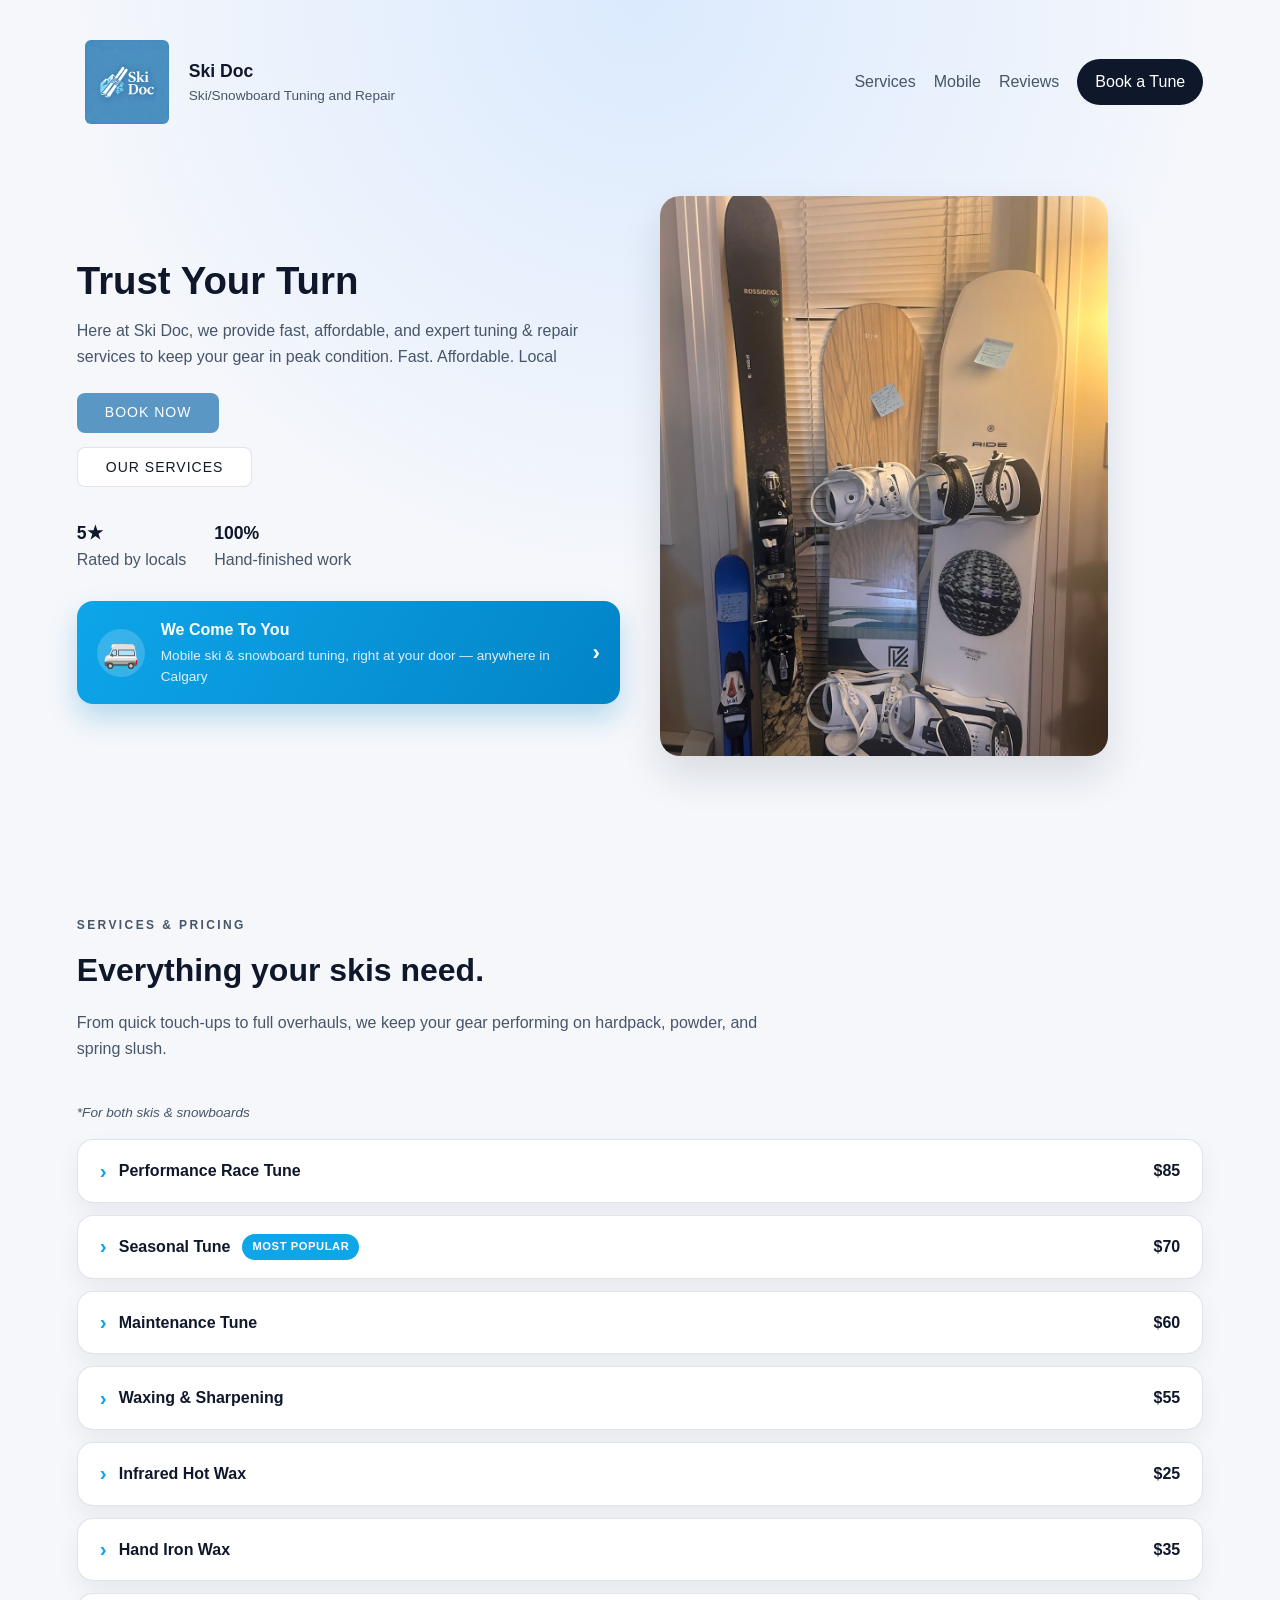
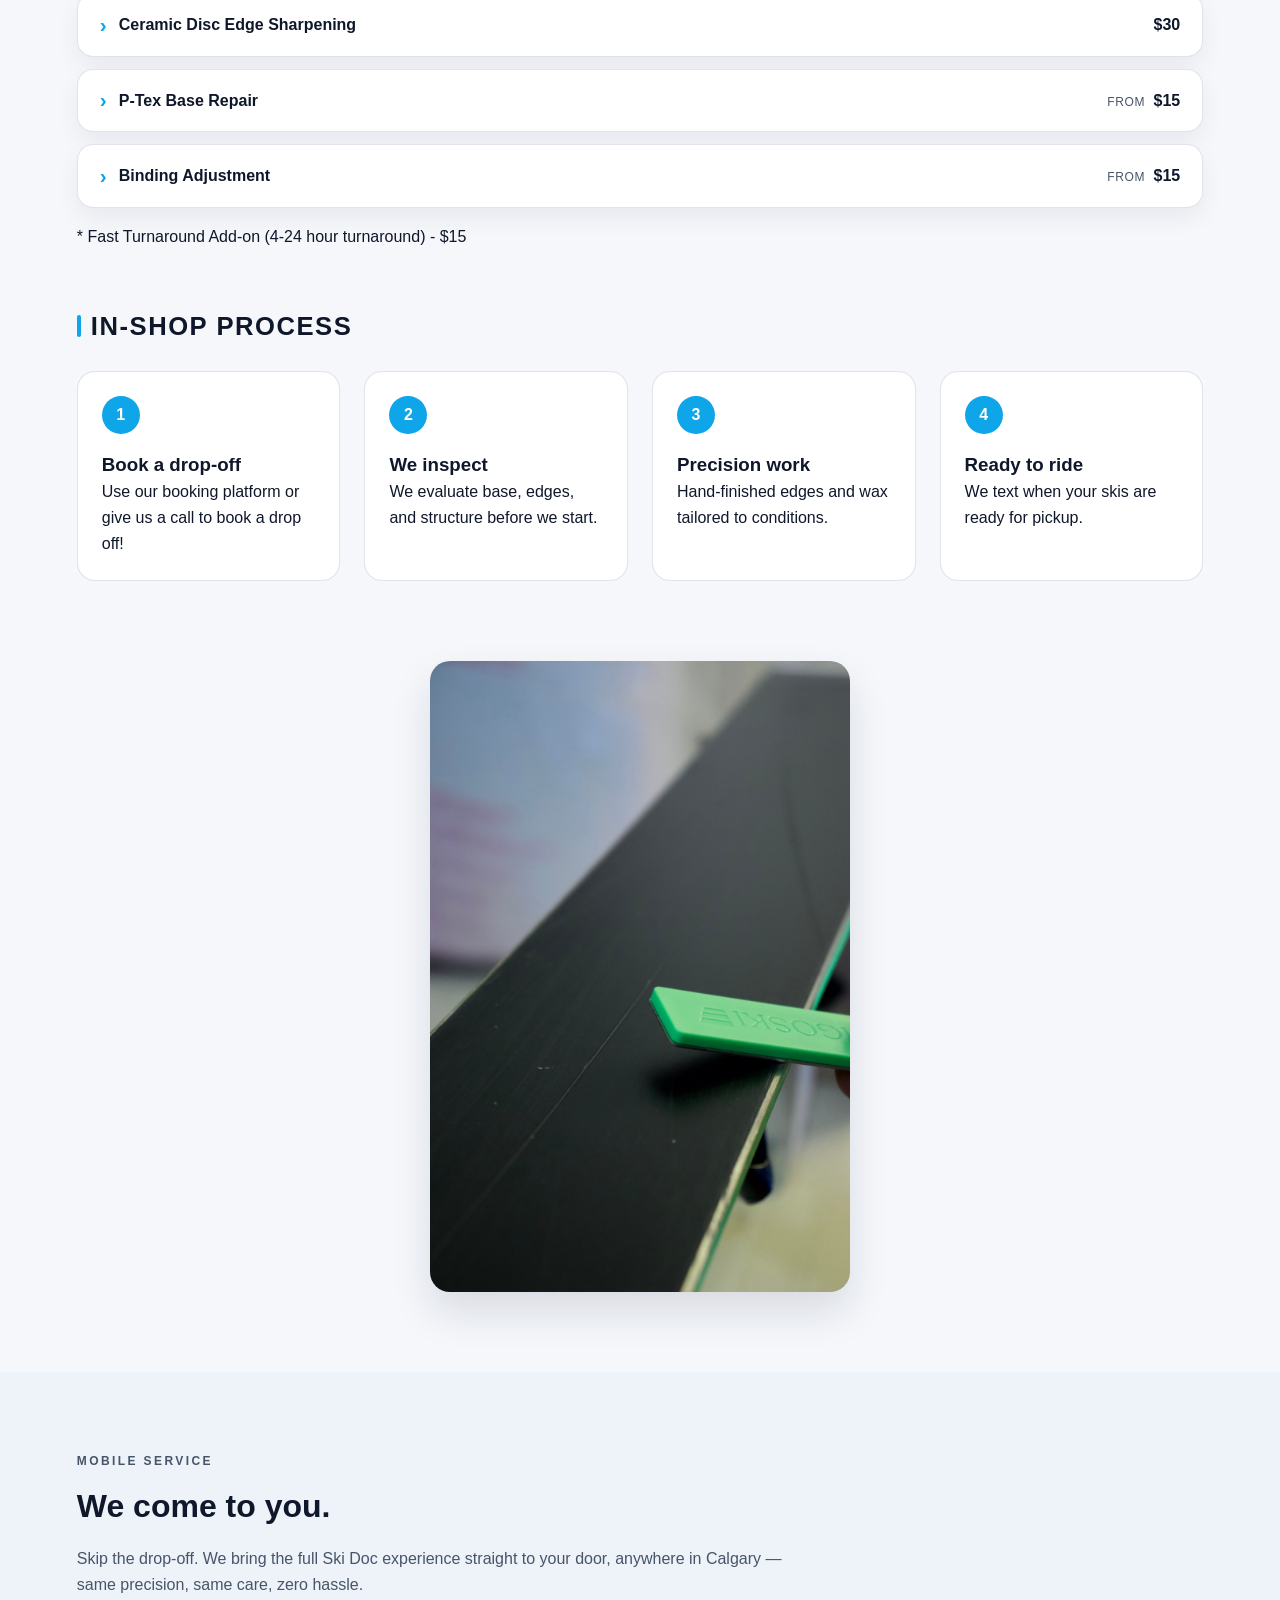
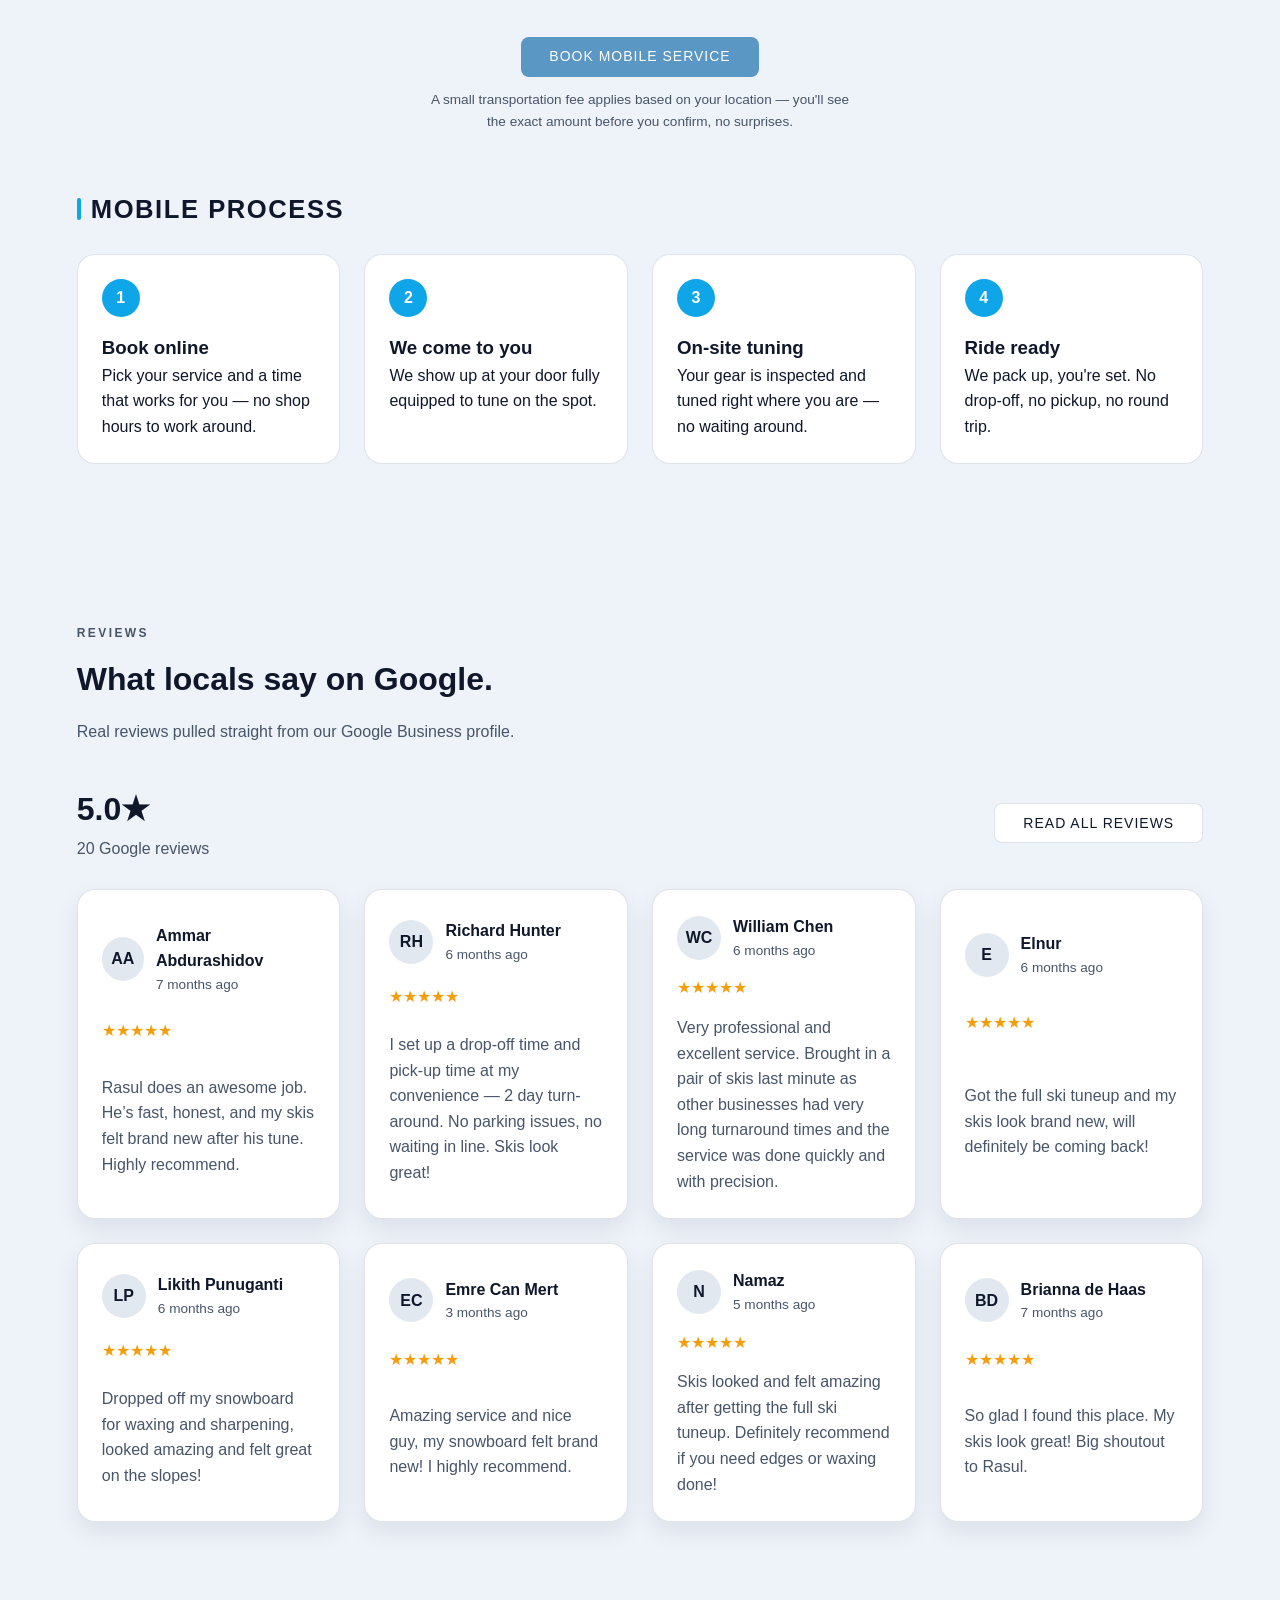
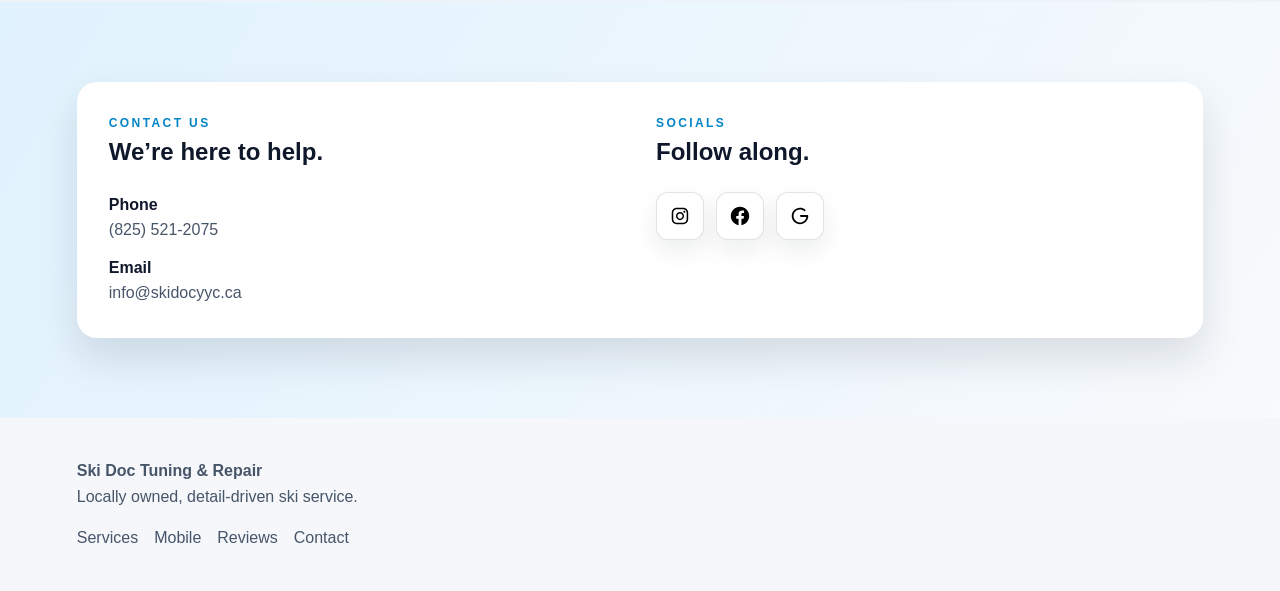
==== commit 34ed1053: "Distribute Process into Services and Mobile sections, fix mobile CTA - Remove standalone Process sec" ====
--- a/index.html
+++ b/index.html
@@ -27,7 +27,6 @@
       <div id="nav-links" class="nav-links">
         <a href="#services">Services</a>
         <a href="#mobile">Mobile</a>
-        <a href="#process">Process</a>
         <a href="#reviews">Reviews</a>
         <a class="nav-cta" href="https://skidocyyc.ca/book" target="_blank">Book a Tune</a>
       </div>
@@ -220,6 +219,33 @@
         </div>
       </div>
       <p id="fast-turnaround">* Fast Turnaround Add-on (4-24 hour turnaround) - $15</p>
+      <h3 class="process-label">In-Shop Process</h3>
+      <div class="grid process-grid">
+        <div class="step">
+          <span>1</span>
+          <h3>Book a drop-off</h3>
+          <p>Use our booking platform or give us a call to book a drop off!</p>
+        </div>
+        <div class="step">
+          <span>2</span>
+          <h3>We inspect</h3>
+          <p>We evaluate base, edges, and structure before we start.</p>
+        </div>
+        <div class="step">
+          <span>3</span>
+          <h3>Precision work</h3>
+          <p>Hand-finished edges and wax tailored to conditions.</p>
+        </div>
+        <div class="step">
+          <span>4</span>
+          <h3>Ready to ride</h3>
+          <p>We text when your skis are ready for pickup.</p>
+        </div>
+      </div>
+    </section>
+
+    <section class="craft-photo">
+      <img src="assets/gallery/edge-tool-closeup.jpg" alt="Precision ceramic disc edge sharpening on a ski" loading="lazy" />
     </section>
 
     <section id="mobile" class="section mobile-section muted">
@@ -228,6 +254,11 @@
         <h2>We come to you.</h2>
         <p>Skip the drop-off. We bring the full Ski Doc experience straight to your door, anywhere in Calgary — same precision, same care, zero hassle.</p>
       </div>
+      <div class="mobile-cta">
+        <a class="btn primary" href="https://skidocyyc.ca/book" target="_blank">Book Mobile Service</a>
+        <p class="mobile-fee-note">A small transportation fee applies based on your location — you'll see the exact amount before you confirm, no surprises.</p>
+      </div>
+      <h3 class="process-label">Mobile Process</h3>
       <div class="grid process-grid">
         <div class="step">
           <span>1</span>
@@ -250,49 +281,6 @@
           <p>We pack up, you're set. No drop-off, no pickup, no round trip.</p>
         </div>
       </div>
-      <div class="mobile-cta">
-        <a class="btn primary" href="https://skidocyyc.ca/book" target="_blank">Book Mobile Service</a>
-        <p class="mobile-fee-note">A small transportation fee applies based on your location — you'll see the exact amount before you confirm, no surprises.</p>
-      </div>
-    </section>
-
-    <section id="process" class="section">
-      <div class="section-header">
-        <p class="eyebrow">Process</p>
-        <h2>Drop off, tune, ride.</h2>
-      </div>
-      <div class="grid process-grid">
-        <div class="step">
-          <span>1</span>
-          <h3>Book a drop-off</h3>
-          <p>Use our booking platform or give us a call to book a drop off!</p>
-        </div>
-        <div class="step">
-          <span>2</span>
-          <h3>We inspect</h3>
-          <p>We evaluate base, edges, and structure before we start.</p>
-        </div>
-        <div class="step">
-          <span>3</span>
-          <h3>Precision work</h3>
-          <p>Hand-finished edges and wax tailored to conditions.</p>
-        </div>
-        <div class="step">
-          <span>4</span>
-          <h3>Ready to ride</h3>
-          <p>We text when your skis are ready for pickup.</p>
-        </div>
-      </div>
-    </section>
-
-    <section class="gallery-strip">
-      <figure class="gallery-item gallery-item-tall">
-        <img src="assets/gallery/edge-tool-closeup.jpg" alt="Precision ceramic disc edge sharpening on a ski" loading="lazy" />
-      </figure>
-      <figure class="gallery-item">
-        <img src="assets/gallery/wax-tool-closeup.webp" alt="Hand-ironing wax into a ski base" loading="lazy" />
-        <figcaption>Every edge, hand-checked. Every base, hand-waxed.</figcaption>
-      </figure>
     </section>
 
     <section id="reviews" class="section muted">
--- a/styles.css
+++ b/styles.css
@@ -241,38 +241,39 @@
   object-fit: cover;
 }
 
-.gallery-strip {
+.craft-photo {
   padding: 0 6vw 80px;
-  display: grid;
-  grid-template-columns: 1fr 1.6fr;
-  gap: 24px;
-}
-
-.gallery-item {
-  position: relative;
+  display: flex;
+  justify-content: center;
+}
+
+.craft-photo img {
+  width: 100%;
+  max-width: 420px;
   border-radius: var(--radius);
-  overflow: hidden;
   box-shadow: var(--shadow);
-  height: 320px;
-}
-
-.gallery-item img {
-  width: 100%;
-  height: 100%;
-  object-fit: cover;
   display: block;
 }
 
-.gallery-item figcaption {
-  position: absolute;
-  left: 0;
-  right: 0;
-  bottom: 0;
-  padding: 20px 24px;
-  background: linear-gradient(0deg, rgba(15, 23, 42, 0.75) 0%, rgba(15, 23, 42, 0) 100%);
-  color: #fff;
-  font-weight: 600;
-  font-size: 0.95rem;
+.process-label {
+  display: flex;
+  align-items: center;
+  gap: 10px;
+  font-size: clamp(1.3rem, 2vw, 1.6rem);
+  font-weight: 800;
+  text-transform: uppercase;
+  letter-spacing: 0.06em;
+  color: var(--text);
+  margin: 56px 0 24px;
+}
+
+.process-label::before {
+  content: "";
+  width: 4px;
+  height: 22px;
+  background: var(--primary);
+  border-radius: 2px;
+  flex-shrink: 0;
 }
 
 
@@ -832,12 +833,4 @@
   .hero-mobile-arrow {
     display: none;
   }
-
-  .gallery-strip {
-    grid-template-columns: 1fr;
-  }
-
-  .gallery-item {
-    height: 260px;
-  }
 }
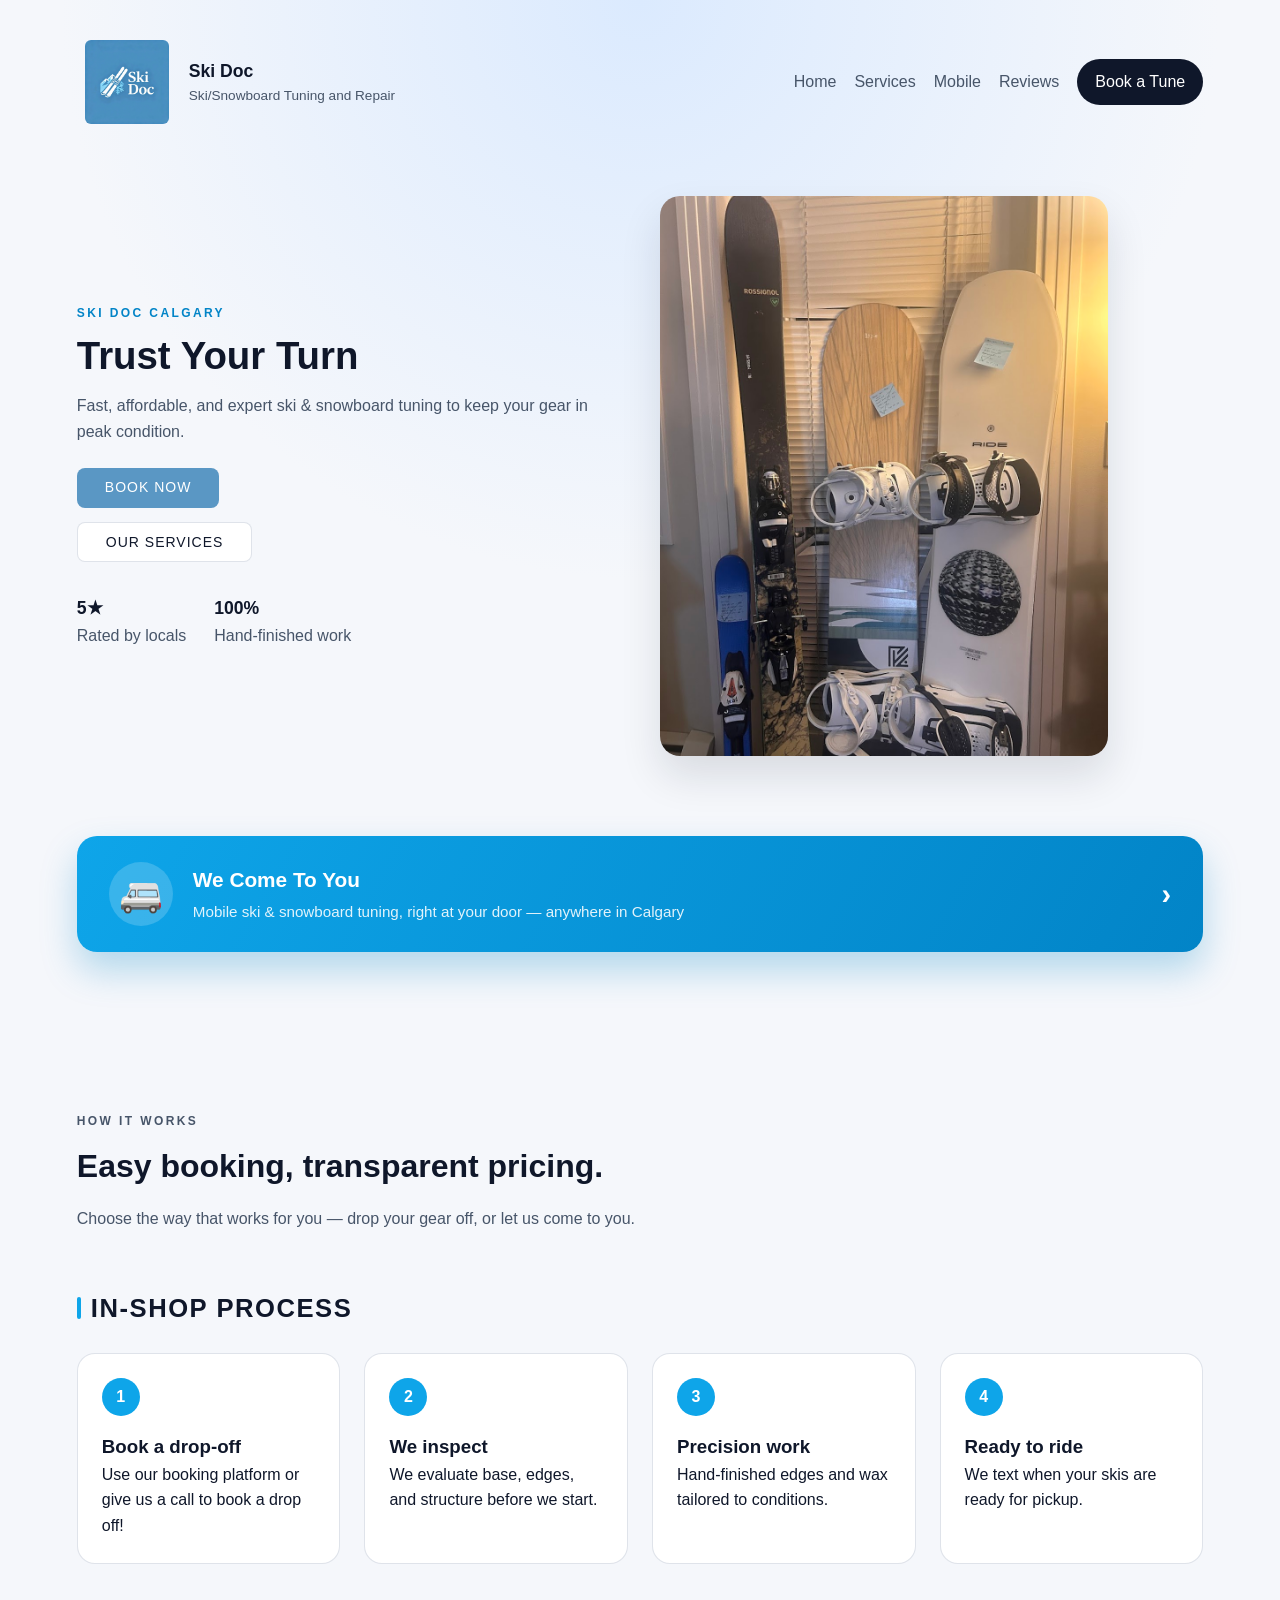
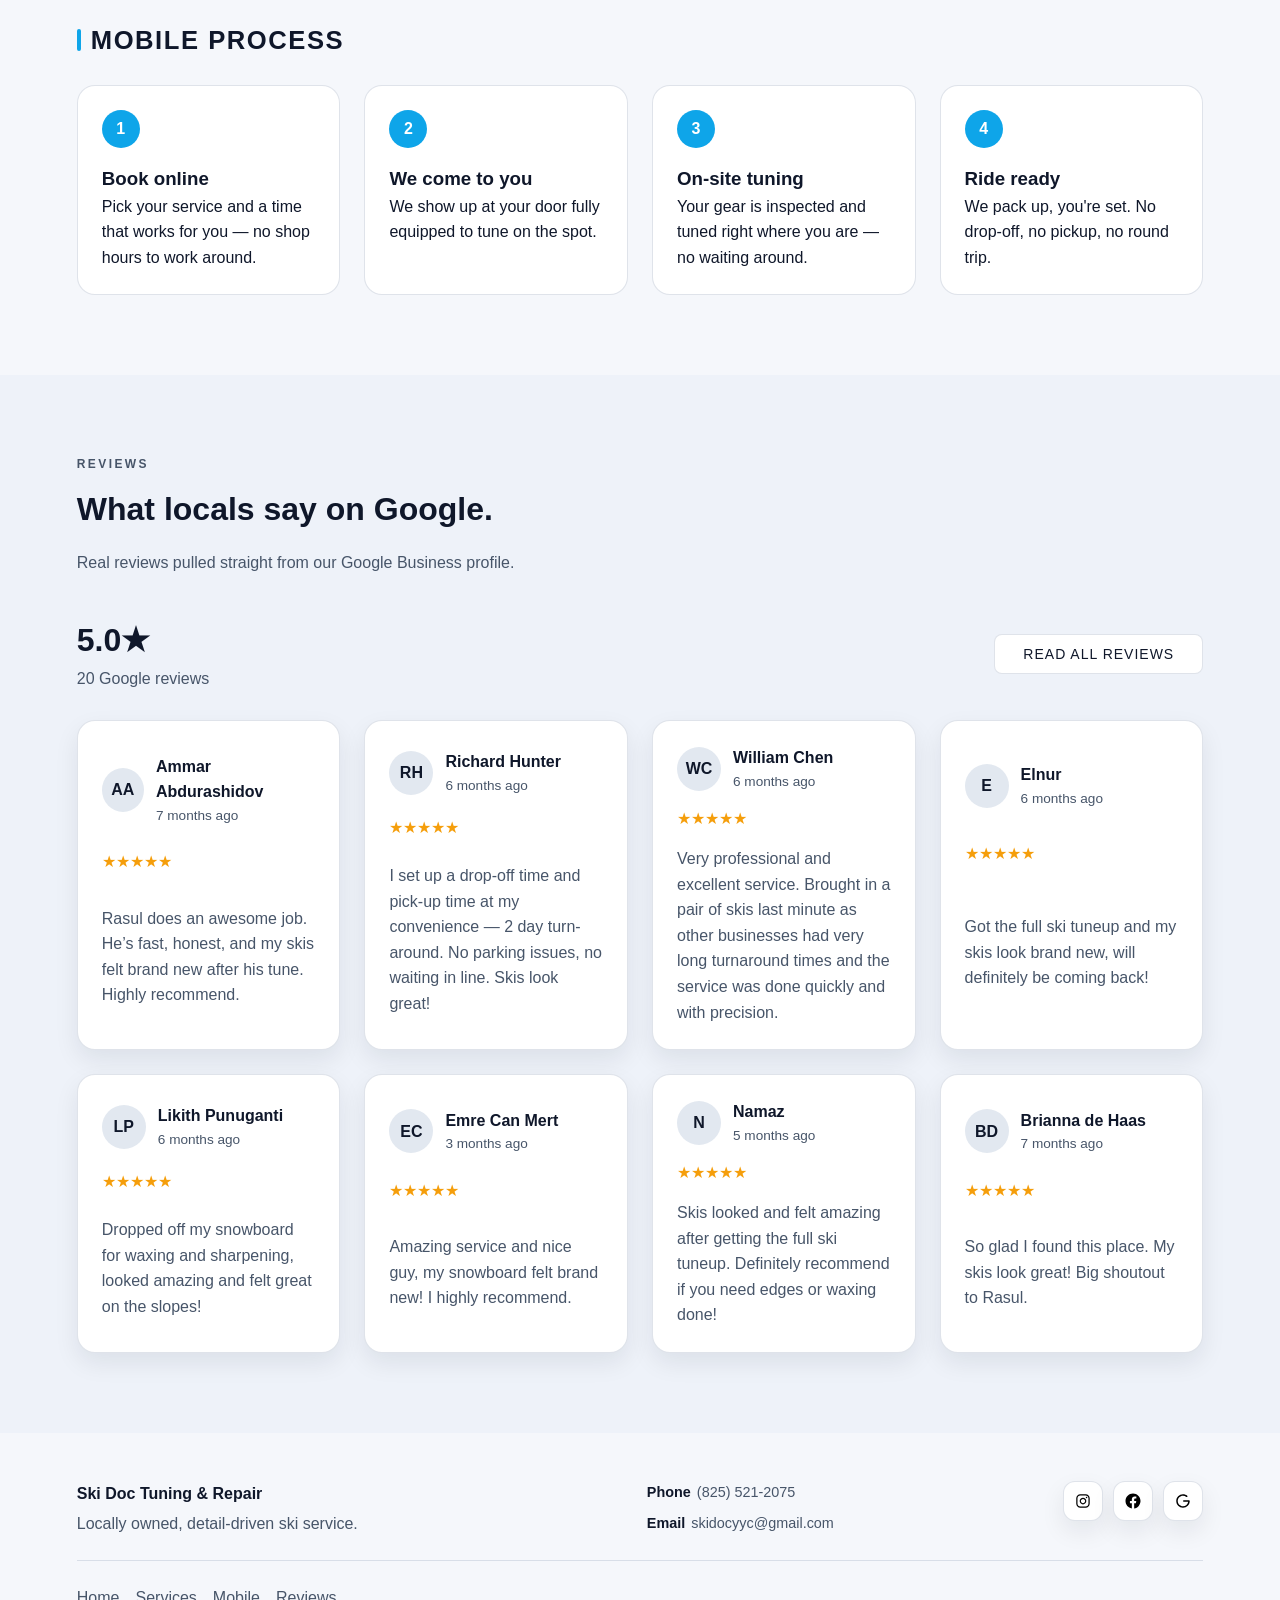
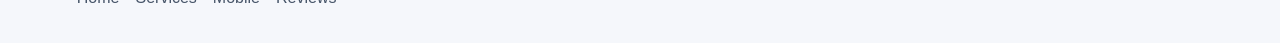
==== commit e600f60a: "Split site into Home, Services, and Mobile pages - New services.html: In Shop/Mobile pricing toggle " ====
--- a/index.html
+++ b/index.html
@@ -25,23 +25,23 @@
         Menu
       </button>
       <div id="nav-links" class="nav-links">
-        <a href="#services">Services</a>
-        <a href="#mobile">Mobile</a>
-        <a href="#reviews">Reviews</a>
+        <a href="index.html">Home</a>
+        <a href="services.html">Services</a>
+        <a href="mobile.html">Mobile</a>
+        <a href="index.html#reviews">Reviews</a>
         <a class="nav-cta" href="https://skidocyyc.ca/book" target="_blank">Book a Tune</a>
       </div>
     </nav>
     <section class="hero">
       <div class="hero-content">
+        <p class="eyebrow">Ski Doc Calgary</p>
         <h1>Trust Your Turn</h1>
         <p class="hero-subtitle">
-          Here at Ski Doc, we provide fast, affordable, and expert tuning & repair services to keep your gear in peak
-          condition. Fast. Affordable. Local
+          Fast, affordable, and expert ski &amp; snowboard tuning to keep your gear in peak condition.
         </p>
         <div class="hero-actions">
-          <!-- Booking page -->
           <a class="btn primary" href="https://skidocyyc.ca/book" target="_blank">Book Now</a>
-          <a href="#services" class="btn ghost">Our Services</a>
+          <a href="services.html" class="btn ghost">Our Services</a>
         </div>
         <div class="hero-stats">
           <div>
@@ -53,14 +53,6 @@
             <span>Hand-finished work</span>
           </div>
         </div>
-        <a class="hero-mobile-callout" href="#mobile">
-          <span class="hero-mobile-icon">🚐</span>
-          <span class="hero-mobile-text">
-            <strong>We Come To You</strong>
-            <span>Mobile ski &amp; snowboard tuning, right at your door — anywhere in Calgary</span>
-          </span>
-          <span class="hero-mobile-arrow" aria-hidden="true">&rsaquo;</span>
-        </a>
       </div>
       <div class="hero-visual">
         <img src="assets/gallery/hero-gear.jpg" alt="Freshly tuned skis and snowboards ready for pickup at Ski Doc" loading="eager" />
@@ -68,157 +60,25 @@
     </section>
   </header>
 
+  <div class="mobile-banner-wrap">
+    <a class="hero-mobile-callout" href="mobile.html">
+      <span class="hero-mobile-icon">🚐</span>
+      <span class="hero-mobile-text">
+        <strong>We Come To You</strong>
+        <span>Mobile ski &amp; snowboard tuning, right at your door — anywhere in Calgary</span>
+      </span>
+      <span class="hero-mobile-arrow" aria-hidden="true">&rsaquo;</span>
+    </a>
+  </div>
+
   <main>
-    <section id="services" class="section">
+    <section class="section">
       <div class="section-header">
-        <p class="eyebrow">Services &amp; Pricing</p>
-        <h2>Everything your skis need.</h2>
-        <p>
-          From quick touch-ups to full overhauls, we keep your gear performing
-          on hardpack, powder, and spring slush.
-        </p>
+        <p class="eyebrow">How It Works</p>
+        <h2>Easy booking, transparent pricing.</h2>
+        <p>Choose the way that works for you — drop your gear off, or let us come to you.</p>
       </div>
-      <p class="services-note">*For both skis &amp; snowboards</p>
-      <div class="services-table">
-        <div class="service-row">
-          <button class="service-row-toggle" aria-expanded="false">
-            <span class="service-row-main">
-              <span class="service-chevron" aria-hidden="true">&rsaquo;</span>
-              <span class="service-name">Performance Race Tune</span>
-            </span>
-            <span class="service-price">$85</span>
-          </button>
-          <div class="service-desc">
-            <div class="service-desc-inner">
-              <ul>
-                <li>Full ceramic disc edge sharpening, finished to an extra-fine edge</li>
-                <li>Hand-ironed race wax to maximize speed</li>
-                <li>Base and side edges set to the perfect angle</li>
-                <li>Burrs and imperfections corrected for a true race-day finish</li>
-              </ul>
-            </div>
-          </div>
-        </div>
-        <div class="service-row">
-          <button class="service-row-toggle" aria-expanded="false">
-            <span class="service-row-main">
-              <span class="service-chevron" aria-hidden="true">&rsaquo;</span>
-              <span class="service-name">Seasonal Tune</span>
-              <span class="service-badge">Most Popular</span>
-            </span>
-            <span class="service-price">$70</span>
-          </button>
-          <div class="service-desc">
-            <div class="service-desc-inner">
-              <ul>
-                <li>Ceramic disc edge sharpening</li>
-                <li>Hand-ironed wax</li>
-                <li>Stone base grind</li>
-                <li>Base repairs included</li>
-              </ul>
-            </div>
-          </div>
-        </div>
-        <div class="service-row">
-          <button class="service-row-toggle" aria-expanded="false">
-            <span class="service-row-main">
-              <span class="service-chevron" aria-hidden="true">&rsaquo;</span>
-              <span class="service-name">Maintenance Tune</span>
-            </span>
-            <span class="service-price">$60</span>
-          </button>
-          <div class="service-desc">
-            <div class="service-desc-inner">
-              <p>Ceramic disc edge sharpening, an infrared hot wax, and minor base repairs — everything your gear needs to stay sharp and gliding all season.</p>
-            </div>
-          </div>
-        </div>
-        <div class="service-row">
-          <button class="service-row-toggle" aria-expanded="false">
-            <span class="service-row-main">
-              <span class="service-chevron" aria-hidden="true">&rsaquo;</span>
-              <span class="service-name">Waxing &amp; Sharpening</span>
-            </span>
-            <span class="service-price">$55</span>
-          </button>
-          <div class="service-desc">
-            <div class="service-desc-inner">
-              <p>Infrared hot base wax and ceramic disc edge sharpening to keep your gear in shape.</p>
-            </div>
-          </div>
-        </div>
-        <div class="service-row">
-          <button class="service-row-toggle" aria-expanded="false">
-            <span class="service-row-main">
-              <span class="service-chevron" aria-hidden="true">&rsaquo;</span>
-              <span class="service-name">Infrared Hot Wax</span>
-            </span>
-            <span class="service-price">$25</span>
-          </button>
-          <div class="service-desc">
-            <div class="service-desc-inner">
-              <p>A simple maintenance wax to keep your gear smooth and gliding.</p>
-            </div>
-          </div>
-        </div>
-        <div class="service-row">
-          <button class="service-row-toggle" aria-expanded="false">
-            <span class="service-row-main">
-              <span class="service-chevron" aria-hidden="true">&rsaquo;</span>
-              <span class="service-name">Hand Iron Wax</span>
-            </span>
-            <span class="service-price">$35</span>
-          </button>
-          <div class="service-desc">
-            <div class="service-desc-inner">
-              <p>Full hand waxing, ironed and melted into the base for the best possible finish.</p>
-            </div>
-          </div>
-        </div>
-        <div class="service-row">
-          <button class="service-row-toggle" aria-expanded="false">
-            <span class="service-row-main">
-              <span class="service-chevron" aria-hidden="true">&rsaquo;</span>
-              <span class="service-name">Ceramic Disc Edge Sharpening</span>
-            </span>
-            <span class="service-price">$30</span>
-          </button>
-          <div class="service-desc">
-            <div class="service-desc-inner">
-              <p>Done with a spinning ceramic disc to keep your edges clean, sharp, and in the best condition.</p>
-            </div>
-          </div>
-        </div>
-        <div class="service-row">
-          <button class="service-row-toggle" aria-expanded="false">
-            <span class="service-row-main">
-              <span class="service-chevron" aria-hidden="true">&rsaquo;</span>
-              <span class="service-name">P-Tex Base Repair</span>
-            </span>
-            <span class="service-price"><span class="service-from">from</span> $15</span>
-          </button>
-          <div class="service-desc">
-            <div class="service-desc-inner">
-              <p>Repairs base damage and core shots to protect your gear and extend its life.</p>
-            </div>
-          </div>
-        </div>
-        <div class="service-row">
-          <button class="service-row-toggle" aria-expanded="false">
-            <span class="service-row-main">
-              <span class="service-chevron" aria-hidden="true">&rsaquo;</span>
-              <span class="service-name">Binding Adjustment</span>
-            </span>
-            <span class="service-price"><span class="service-from">from</span> $15</span>
-          </button>
-          <div class="service-desc">
-            <div class="service-desc-inner">
-              <p>Professional adjustment for proper fit, function, and safe release, tailored to your setup.</p>
-            </div>
-          </div>
-        </div>
-      </div>
-      <p id="fast-turnaround">* Fast Turnaround Add-on (4-24 hour turnaround) - $15</p>
+
       <h3 class="process-label">In-Shop Process</h3>
       <div class="grid process-grid">
         <div class="step">
@@ -242,22 +102,7 @@
           <p>We text when your skis are ready for pickup.</p>
         </div>
       </div>
-    </section>
 
-    <section class="craft-photo">
-      <img src="assets/gallery/edge-tool-closeup.jpg" alt="Precision ceramic disc edge sharpening on a ski" loading="lazy" />
-    </section>
-
-    <section id="mobile" class="section mobile-section muted">
-      <div class="section-header">
-        <p class="eyebrow">Mobile Service</p>
-        <h2>We come to you.</h2>
-        <p>Skip the drop-off. We bring the full Ski Doc experience straight to your door, anywhere in Calgary — same precision, same care, zero hassle.</p>
-      </div>
-      <div class="mobile-cta">
-        <a class="btn primary" href="https://skidocyyc.ca/book" target="_blank">Book Mobile Service</a>
-        <p class="mobile-fee-note">A small transportation fee applies based on your location — you'll see the exact amount before you confirm, no surprises.</p>
-      </div>
       <h3 class="process-label">Mobile Process</h3>
       <div class="grid process-grid">
         <div class="step">
@@ -304,53 +149,35 @@
         </div>
       </div>
     </section>
-
-
-    <section id="contact" class="section contact">
-      <div class="contact-card">
-        <div class="contact-simple">
-          <p class="eyebrow">Contact Us</p>
-          <h2>We’re here to help.</h2>
-          <div class="contact-details">
-            <div>
-              <strong>Phone</strong>
-              <span>(825) 521-2075</span>
-            </div>
-            <div>
-              <strong>Email</strong>
-              <span><a href="mailto:info@skidocyyc.ca">info@skidocyyc.ca</a></span>
-            </div>
-          </div>
-        </div>
-        <div class="socials">
-          <p class="eyebrow">Socials</p>
-          <h2>Follow along.</h2>
-          <div class="social-links">
-            <a class="social-link" href="https://www.instagram.com/skidocyyc" target="_blank" rel="noopener" aria-label="Instagram">
-              <img src="assets/instagram.svg" alt="Instagram" />
-            </a>
-            <a class="social-link" href="https://www.facebook.com/profile.php?id=61582680415253" target="_blank" rel="noopener" aria-label="Facebook">
-              <img src="assets/facebook.svg" alt="Facebook" />
-            </a>
-            <a class="social-link" href="https://share.google/zg5XRvdmsyLY3mBix" target="_blank" rel="noopener" aria-label="Google">
-              <img src="assets/google.svg" alt="Google" />
-            </a>
-          </div>
-        </div>
-      </div>
-    </section>
   </main>
 
   <footer class="site-footer">
-    <div>
-      <strong>Ski Doc Tuning & Repair</strong>
-      <p>Locally owned, detail-driven ski service.</p>
+    <div class="footer-top">
+      <div class="footer-brand">
+        <strong>Ski Doc Tuning & Repair</strong>
+        <p>Locally owned, detail-driven ski service.</p>
+      </div>
+      <div class="footer-contact">
+        <div><strong>Phone</strong><span>(825) 521-2075</span></div>
+        <div><strong>Email</strong><span><a href="mailto:skidocyyc@gmail.com">skidocyyc@gmail.com</a></span></div>
+      </div>
+      <div class="footer-socials">
+        <a class="social-link" href="https://www.instagram.com/skidocyyc" target="_blank" rel="noopener" aria-label="Instagram">
+          <img src="assets/instagram.svg" alt="Instagram" />
+        </a>
+        <a class="social-link" href="https://www.facebook.com/profile.php?id=61582680415253" target="_blank" rel="noopener" aria-label="Facebook">
+          <img src="assets/facebook.svg" alt="Facebook" />
+        </a>
+        <a class="social-link" href="https://share.google/zg5XRvdmsyLY3mBix" target="_blank" rel="noopener" aria-label="Google">
+          <img src="assets/google.svg" alt="Google" />
+        </a>
+      </div>
     </div>
     <div class="footer-links">
-      <a href="#services">Services</a>
-      <a href="#mobile">Mobile</a>
-      <a href="#reviews">Reviews</a>
-      <a href="#contact">Contact</a>
+      <a href="index.html">Home</a>
+      <a href="services.html">Services</a>
+      <a href="mobile.html">Mobile</a>
+      <a href="index.html#reviews">Reviews</a>
     </div>
   </footer>
 
--- a/styles.css
+++ b/styles.css
@@ -174,29 +174,37 @@
   color: var(--text);
 }
 
+.mobile-banner-wrap {
+  padding: 0 6vw 80px;
+}
+
 .hero-mobile-callout {
-  margin-top: 28px;
-  display: flex;
-  align-items: center;
-  gap: 16px;
+  display: flex;
+  align-items: center;
+  gap: 20px;
   background: linear-gradient(120deg, var(--primary) 0%, var(--primary-dark) 100%);
-  border-radius: 16px;
-  padding: 16px 20px;
-  box-shadow: 0 14px 28px rgba(2, 132, 199, 0.25);
+  border-radius: 20px;
+  padding: 26px 32px;
+  box-shadow: 0 18px 36px rgba(2, 132, 199, 0.28);
   transition: transform 0.2s ease, box-shadow 0.2s ease;
-  max-width: 560px;
+  animation: mobile-glow 2.6s ease-in-out infinite;
 }
 
 .hero-mobile-callout:hover {
-  transform: translateY(-1px);
-  box-shadow: 0 18px 34px rgba(2, 132, 199, 0.32);
+  transform: translateY(-2px);
+  box-shadow: 0 22px 42px rgba(2, 132, 199, 0.38);
+}
+
+@keyframes mobile-glow {
+  0%, 100% { box-shadow: 0 18px 36px rgba(2, 132, 199, 0.28); }
+  50% { box-shadow: 0 18px 44px rgba(2, 132, 199, 0.45); }
 }
 
 .hero-mobile-icon {
-  font-size: 1.8rem;
+  font-size: 2.2rem;
   flex-shrink: 0;
-  width: 48px;
-  height: 48px;
+  width: 64px;
+  height: 64px;
   display: grid;
   place-items: center;
   background: rgba(255, 255, 255, 0.18);
@@ -205,23 +213,23 @@
 
 .hero-mobile-text {
   display: grid;
-  gap: 2px;
+  gap: 4px;
   color: #fff;
 }
 
 .hero-mobile-text strong {
-  font-size: 1rem;
+  font-size: 1.3rem;
 }
 
 .hero-mobile-text span {
-  font-size: 0.85rem;
-  color: rgba(255, 255, 255, 0.85);
+  font-size: 0.95rem;
+  color: rgba(255, 255, 255, 0.88);
   font-weight: 400;
 }
 
 .hero-mobile-arrow {
   margin-left: auto;
-  font-size: 1.4rem;
+  font-size: 1.8rem;
   font-weight: 700;
   color: #fff;
   flex-shrink: 0;
@@ -239,20 +247,6 @@
   width: 100%;
   height: 100%;
   object-fit: cover;
-}
-
-.craft-photo {
-  padding: 0 6vw 80px;
-  display: flex;
-  justify-content: center;
-}
-
-.craft-photo img {
-  width: 100%;
-  max-width: 420px;
-  border-radius: var(--radius);
-  box-shadow: var(--shadow);
-  display: block;
 }
 
 .process-label {
@@ -274,6 +268,84 @@
   background: var(--primary);
   border-radius: 2px;
   flex-shrink: 0;
+}
+
+.site-header-plain {
+  background: var(--bg);
+  border-bottom: 1px solid var(--border);
+  padding: 24px 6vw;
+}
+
+.services-toggle {
+  display: inline-flex;
+  background: var(--bg-muted);
+  border: 1px solid var(--border);
+  border-radius: 999px;
+  padding: 4px;
+  margin-bottom: 20px;
+  gap: 4px;
+}
+
+.toggle-btn {
+  border: none;
+  background: none;
+  padding: 9px 22px;
+  border-radius: 999px;
+  font-weight: 600;
+  font-size: 0.9rem;
+  color: var(--text-muted);
+  cursor: pointer;
+  transition: all 0.18s ease;
+  font-family: inherit;
+}
+
+.toggle-btn.active {
+  background: var(--text);
+  color: #fff;
+  box-shadow: 0 6px 16px rgba(15, 23, 42, 0.18);
+}
+
+.turnaround-boxes {
+  margin-top: 40px;
+  display: grid;
+  grid-template-columns: repeat(auto-fit, minmax(240px, 1fr));
+  gap: 20px;
+}
+
+.turnaround-box {
+  background: var(--card);
+  border: 1px solid var(--border);
+  border-radius: 18px;
+  padding: 24px 28px;
+}
+
+.turnaround-box h3 {
+  font-size: 0.8rem;
+  text-transform: uppercase;
+  letter-spacing: 0.08em;
+  color: var(--text-muted);
+  font-weight: 700;
+  margin-bottom: 8px;
+}
+
+.turnaround-box p {
+  font-size: 1.2rem;
+  font-weight: 700;
+  color: var(--text);
+}
+
+.badge-inline {
+  display: inline-flex;
+  align-items: center;
+  gap: 6px;
+  background: var(--bg-muted);
+  border: 1px solid var(--border);
+  color: var(--primary-dark);
+  font-weight: 700;
+  font-size: 0.85rem;
+  padding: 8px 16px;
+  border-radius: 999px;
+  margin: 16px 0;
 }
 
 
@@ -609,39 +681,6 @@
 .faq p {
   color: var(--text-muted);
   margin-top: 10px;
-}
-
-.contact {
-  background: linear-gradient(120deg, #e0f2fe 0%, #f8fafc 100%);
-}
-
-.contact-card {
-  background: var(--card);
-  padding: 32px;
-  border-radius: var(--radius);
-  display: grid;
-  grid-template-columns: repeat(auto-fit, minmax(240px, 1fr));
-  gap: 32px;
-  box-shadow: var(--shadow);
-}
-
-.contact-details {
-  display: grid;
-  gap: 12px;
-  margin-top: 20px;
-  color: var(--text-muted);
-}
-
-.contact-details strong {
-  display: block;
-  color: var(--text);
-}
-
-.socials .social-links {
-  display: flex;
-  gap: 12px;
-  margin-top: 20px;
-  flex-wrap: wrap;
 }
 
 .social-link {
@@ -760,10 +799,51 @@
 }
 
 .site-footer {
-  padding: 40px 6vw;
-  display: grid;
-  gap: 16px;
-  color: var(--text-muted);
+  padding: 48px 6vw 32px;
+  display: grid;
+  gap: 24px;
+  color: var(--text-muted);
+}
+
+.footer-top {
+  display: grid;
+  grid-template-columns: 1.4fr 1fr auto;
+  gap: 32px;
+  align-items: start;
+  padding-bottom: 24px;
+  border-bottom: 1px solid var(--border);
+}
+
+.footer-brand strong {
+  display: block;
+  color: var(--text);
+  margin-bottom: 4px;
+}
+
+.footer-contact {
+  display: grid;
+  gap: 8px;
+  font-size: 0.9rem;
+}
+
+.footer-contact strong {
+  color: var(--text);
+  margin-right: 6px;
+}
+
+.footer-socials {
+  display: flex;
+  gap: 10px;
+}
+
+.footer-socials .social-link {
+  width: 40px;
+  height: 40px;
+}
+
+.footer-socials .social-link img {
+  width: 18px;
+  height: 18px;
 }
 
 .footer-links {
@@ -820,17 +900,25 @@
   }
 
   .hero-mobile-callout {
-    max-width: none;
-    padding: 14px 16px;
+    padding: 18px 20px;
   }
 
   .hero-mobile-icon {
-    width: 40px;
-    height: 40px;
-    font-size: 1.5rem;
+    width: 44px;
+    height: 44px;
+    font-size: 1.6rem;
+  }
+
+  .hero-mobile-text strong {
+    font-size: 1.05rem;
   }
 
   .hero-mobile-arrow {
     display: none;
   }
+
+  .footer-top {
+    grid-template-columns: 1fr;
+    gap: 20px;
+  }
 }
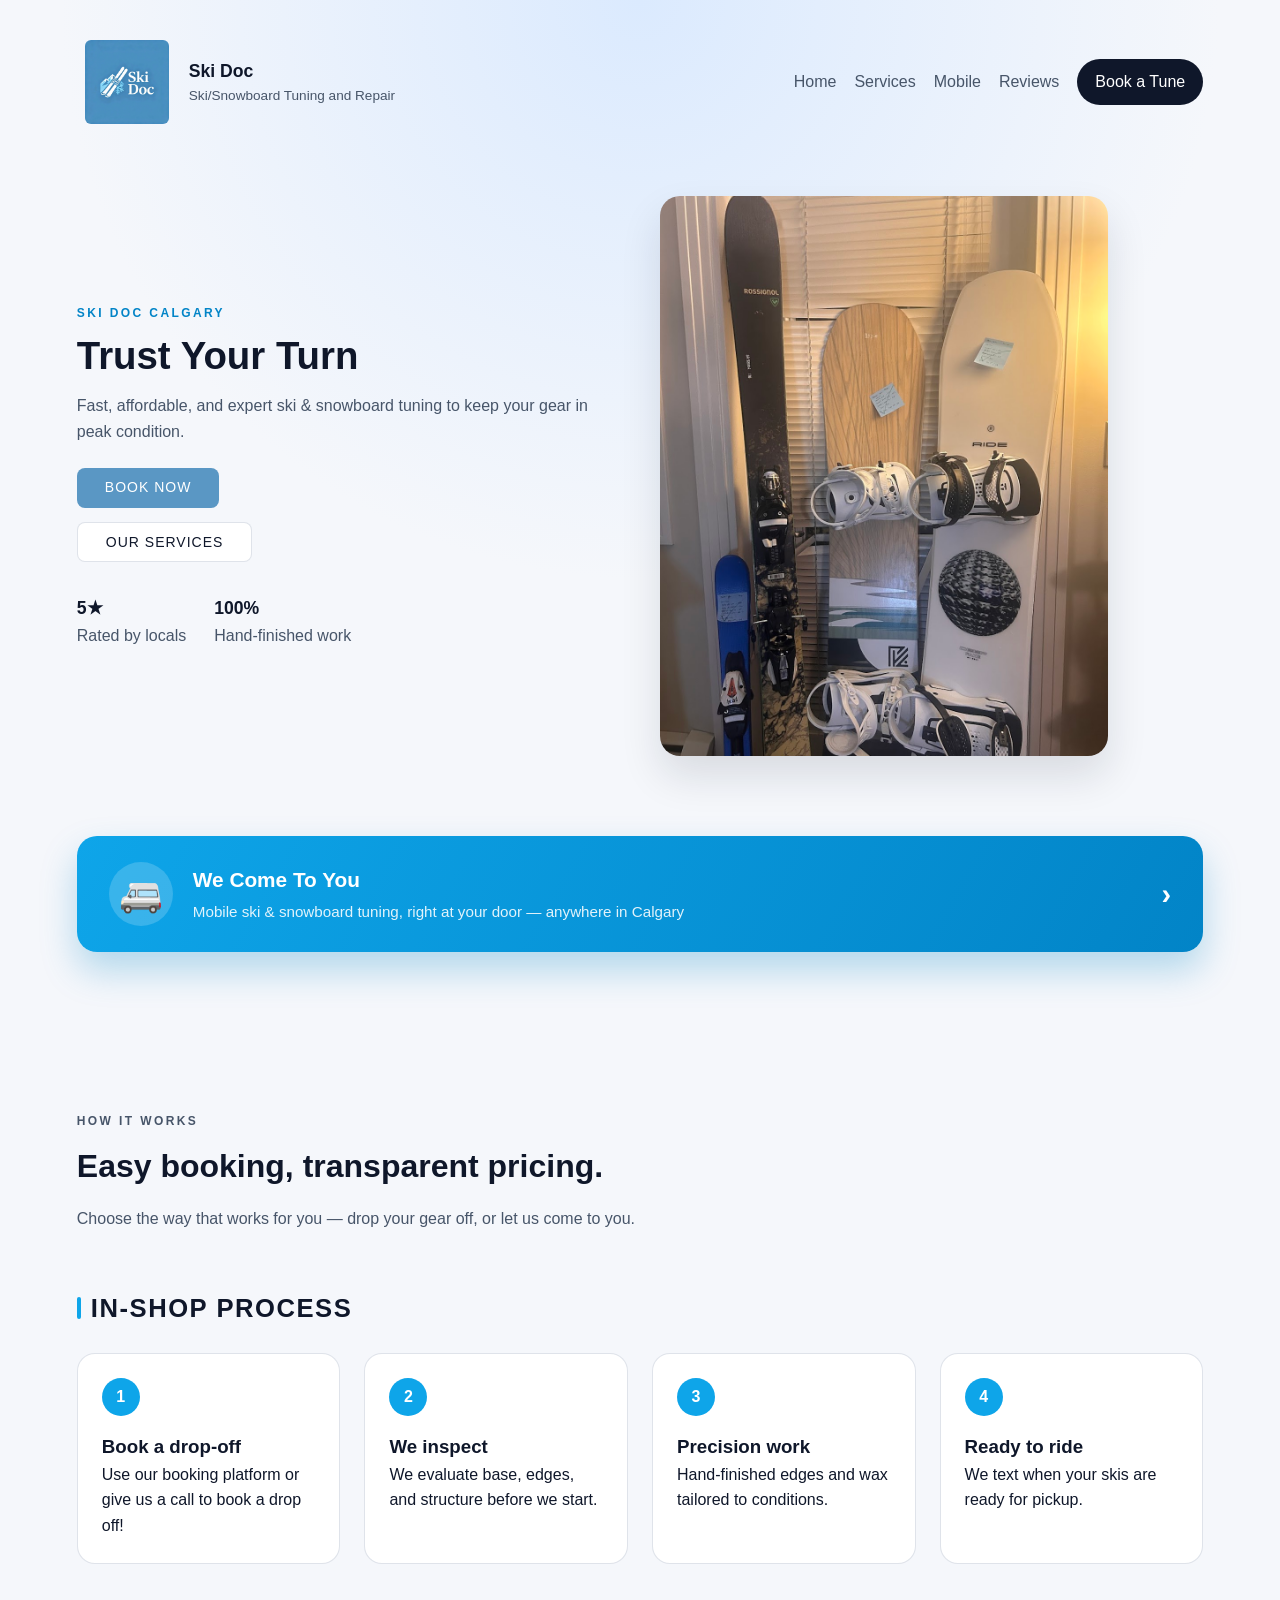
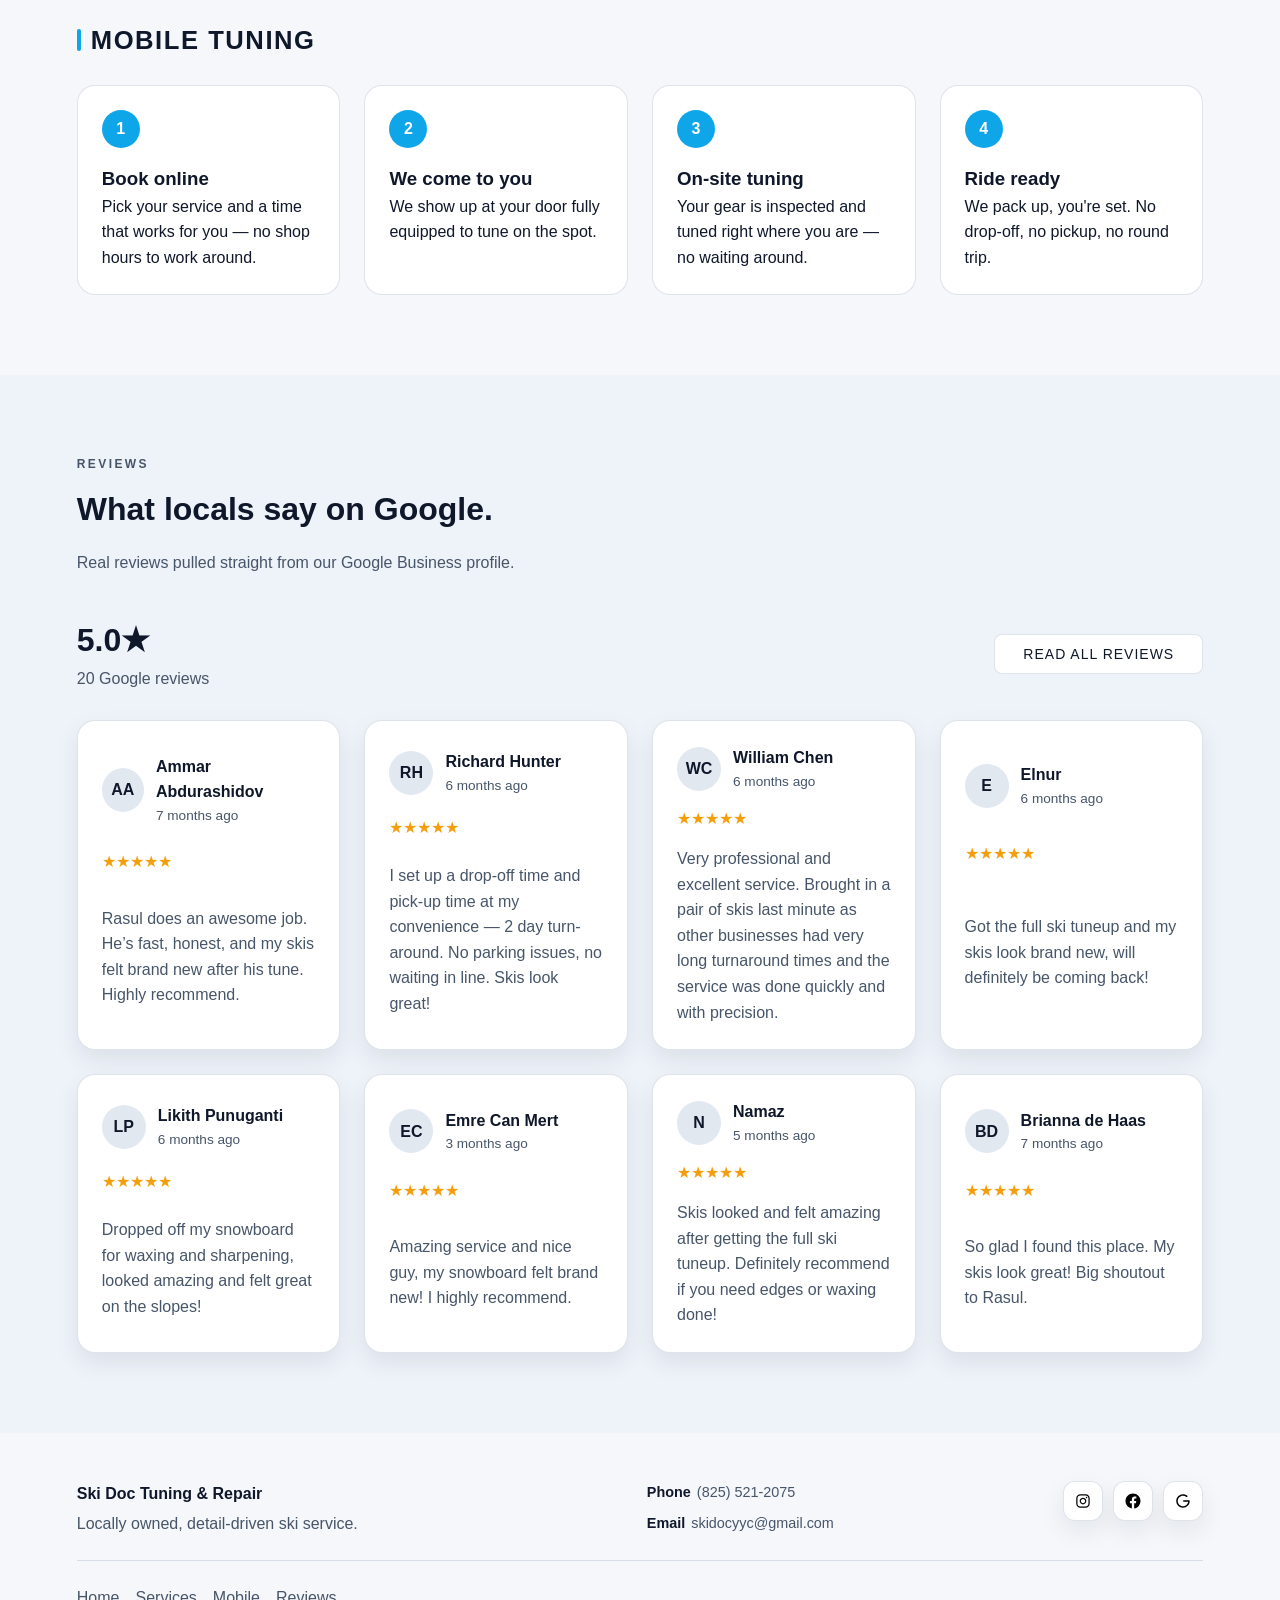
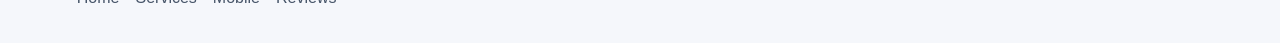
==== commit 9701fb77: "Mobile section fixes: hide home page process steps when off, redirect mobile.html instead of showing" ====
--- a/index.html
+++ b/index.html
@@ -103,27 +103,29 @@
         </div>
       </div>
 
-      <h3 class="process-label">Mobile Process</h3>
-      <div class="grid process-grid">
-        <div class="step">
-          <span>1</span>
-          <h3>Book online</h3>
-          <p>Pick your service and a time that works for you — no shop hours to work around.</p>
-        </div>
-        <div class="step">
-          <span>2</span>
-          <h3>We come to you</h3>
-          <p>We show up at your door fully equipped to tune on the spot.</p>
-        </div>
-        <div class="step">
-          <span>3</span>
-          <h3>On-site tuning</h3>
-          <p>Your gear is inspected and tuned right where you are — no waiting around.</p>
-        </div>
-        <div class="step">
-          <span>4</span>
-          <h3>Ride ready</h3>
-          <p>We pack up, you're set. No drop-off, no pickup, no round trip.</p>
+      <div class="mobile-process-section">
+        <h3 class="process-label">Mobile Tuning</h3>
+        <div class="grid process-grid">
+          <div class="step">
+            <span>1</span>
+            <h3>Book online</h3>
+            <p>Pick your service and a time that works for you — no shop hours to work around.</p>
+          </div>
+          <div class="step">
+            <span>2</span>
+            <h3>We come to you</h3>
+            <p>We show up at your door fully equipped to tune on the spot.</p>
+          </div>
+          <div class="step">
+            <span>3</span>
+            <h3>On-site tuning</h3>
+            <p>Your gear is inspected and tuned right where you are — no waiting around.</p>
+          </div>
+          <div class="step">
+            <span>4</span>
+            <h3>Ride ready</h3>
+            <p>We pack up, you're set. No drop-off, no pickup, no round trip.</p>
+          </div>
         </div>
       </div>
     </section>
--- a/styles.css
+++ b/styles.css
@@ -334,6 +334,13 @@
   color: var(--text);
 }
 
+#fast-turnaround {
+  margin-top: 10px;
+  font-size: 0.78rem;
+  font-weight: 500;
+  color: var(--text-muted);
+}
+
 .badge-inline {
   display: inline-flex;
   align-items: center;
@@ -395,9 +402,38 @@
   margin-bottom: 16px;
 }
 
+.kids-discount-banner {
+  background: var(--bg-muted);
+  border-left: 4px solid var(--accent);
+  color: var(--text);
+  font-weight: 600;
+  font-size: 0.95rem;
+  padding: 14px 20px;
+  border-radius: 10px;
+  margin-bottom: 24px;
+}
+
 .services-table {
   display: grid;
   gap: 12px;
+}
+
+.services-package {
+  border: 1.5px solid var(--primary);
+  border-radius: 22px;
+  padding: 32px 20px 20px;
+  margin-bottom: 24px;
+  background: rgba(14, 165, 233, 0.04);
+  position: relative;
+}
+
+.services-package-label {
+  text-transform: uppercase;
+  letter-spacing: 0.12em;
+  font-size: 0.75rem;
+  font-weight: 700;
+  color: var(--primary-dark);
+  margin-bottom: 16px;
 }
 
 .service-row {
@@ -472,6 +508,14 @@
   margin-right: 4px;
 }
 
+.service-was {
+  text-decoration: line-through;
+  color: var(--text-muted);
+  font-weight: 500;
+  font-size: 0.85em;
+  margin-right: 6px;
+}
+
 .service-desc {
   display: grid;
   grid-template-rows: 0fr;
@@ -524,10 +568,6 @@
 .price-card.featured {
   border: 2px solid var(--primary);
   box-shadow: var(--shadow);
-}
-
-#fast-turnaround {
-  margin-top: 1rem;
 }
 
 .badge {
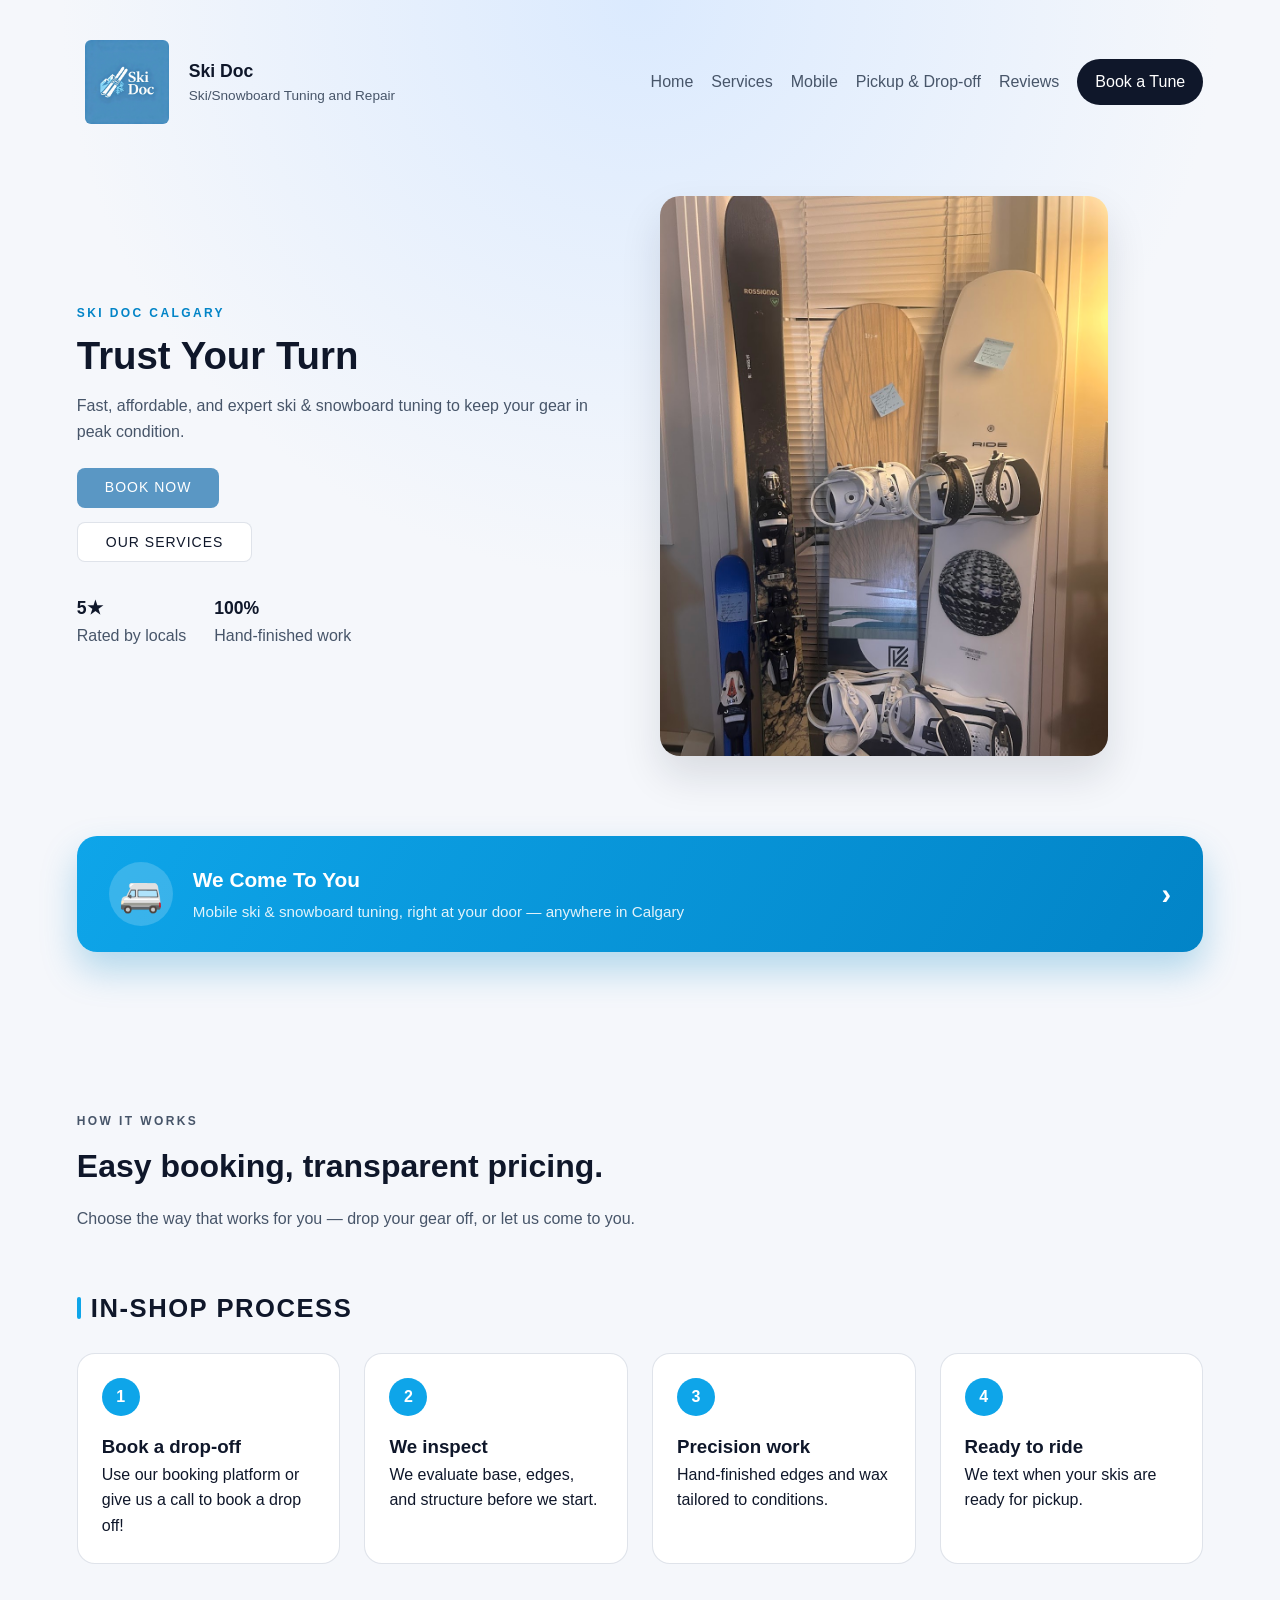
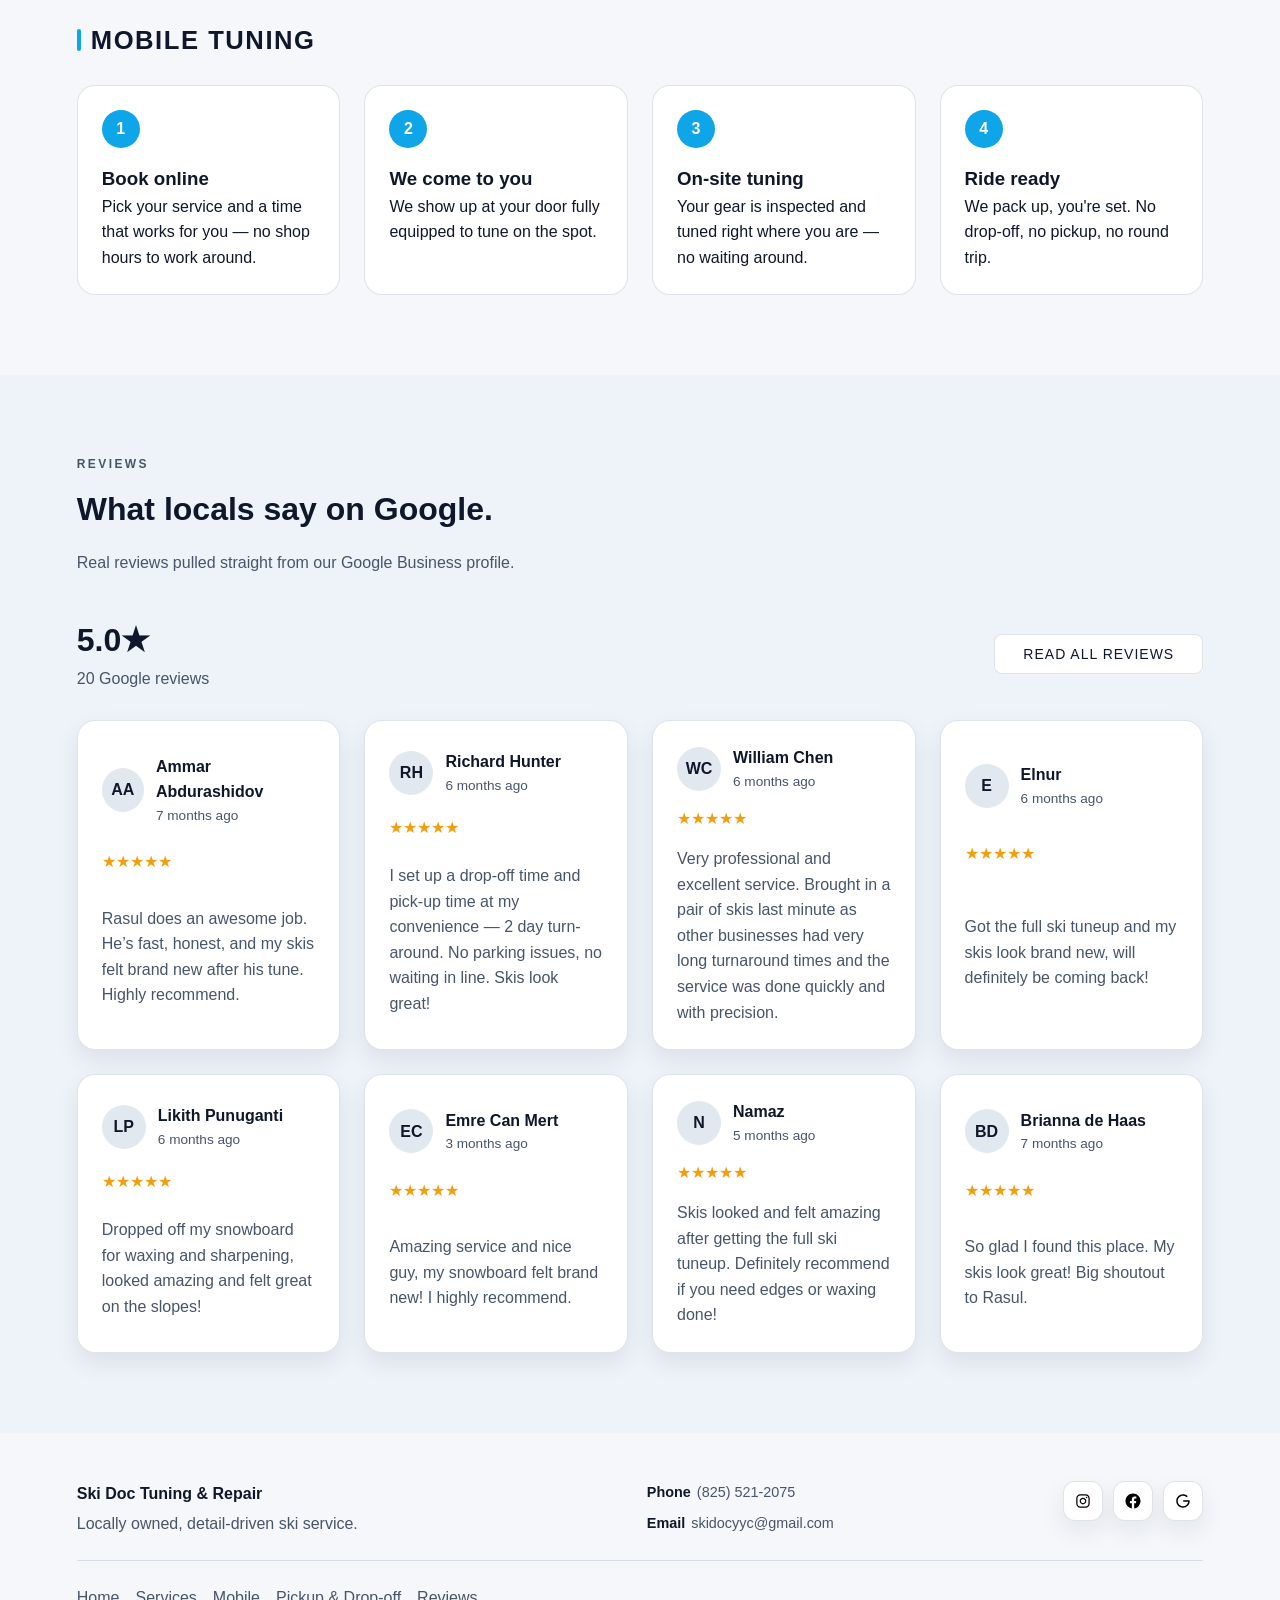
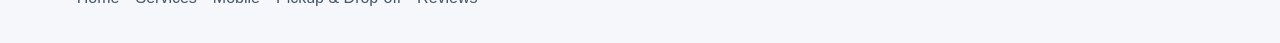
==== commit f9a4c66a: "Add Pickup & Drop-off Tuning page with nav link across the site New page follows the same structure " ====
--- a/index.html
+++ b/index.html
@@ -28,6 +28,7 @@
         <a href="index.html">Home</a>
         <a href="services.html">Services</a>
         <a href="mobile.html">Mobile</a>
+        <a href="pickup-dropoff.html">Pickup &amp; Drop-off</a>
         <a href="index.html#reviews">Reviews</a>
         <a class="nav-cta" href="https://skidocyyc.ca/book" target="_blank">Book a Tune</a>
       </div>
@@ -71,6 +72,17 @@
     </a>
   </div>
 
+  <div class="pickup-banner-wrap" style="display:none">
+    <a class="hero-mobile-callout" href="https://skidocyyc.ca/book" target="_blank">
+      <span class="hero-mobile-icon">🚚</span>
+      <span class="hero-mobile-text">
+        <strong>We'll Grab Your Gear</strong>
+        <span>Pickup &amp; drop-off tuning — we swing by, tune it at the shop, and bring it right back</span>
+      </span>
+      <span class="hero-mobile-arrow" aria-hidden="true">&rsaquo;</span>
+    </a>
+  </div>
+
   <main>
     <section class="section">
       <div class="section-header">
@@ -179,6 +191,7 @@
       <a href="index.html">Home</a>
       <a href="services.html">Services</a>
       <a href="mobile.html">Mobile</a>
+      <a href="pickup-dropoff.html">Pickup &amp; Drop-off</a>
       <a href="index.html#reviews">Reviews</a>
     </div>
   </footer>
--- a/styles.css
+++ b/styles.css
@@ -178,6 +178,10 @@
   padding: 0 6vw 80px;
 }
 
+.pickup-banner-wrap {
+  padding: 0 12vw 80px;
+}
+
 .hero-mobile-callout {
   display: flex;
   align-items: center;
@@ -463,6 +467,7 @@
   display: flex;
   align-items: center;
   gap: 12px;
+  min-width: 0;
 }
 
 .service-chevron {
@@ -961,4 +966,11 @@
     grid-template-columns: 1fr;
     gap: 20px;
   }
+
+  /* Name + "Most Popular" badge wrap onto their own line instead of
+     squeezing the price off the edge of the row. */
+  .service-row-main {
+    flex-wrap: wrap;
+    row-gap: 4px;
+  }
 }
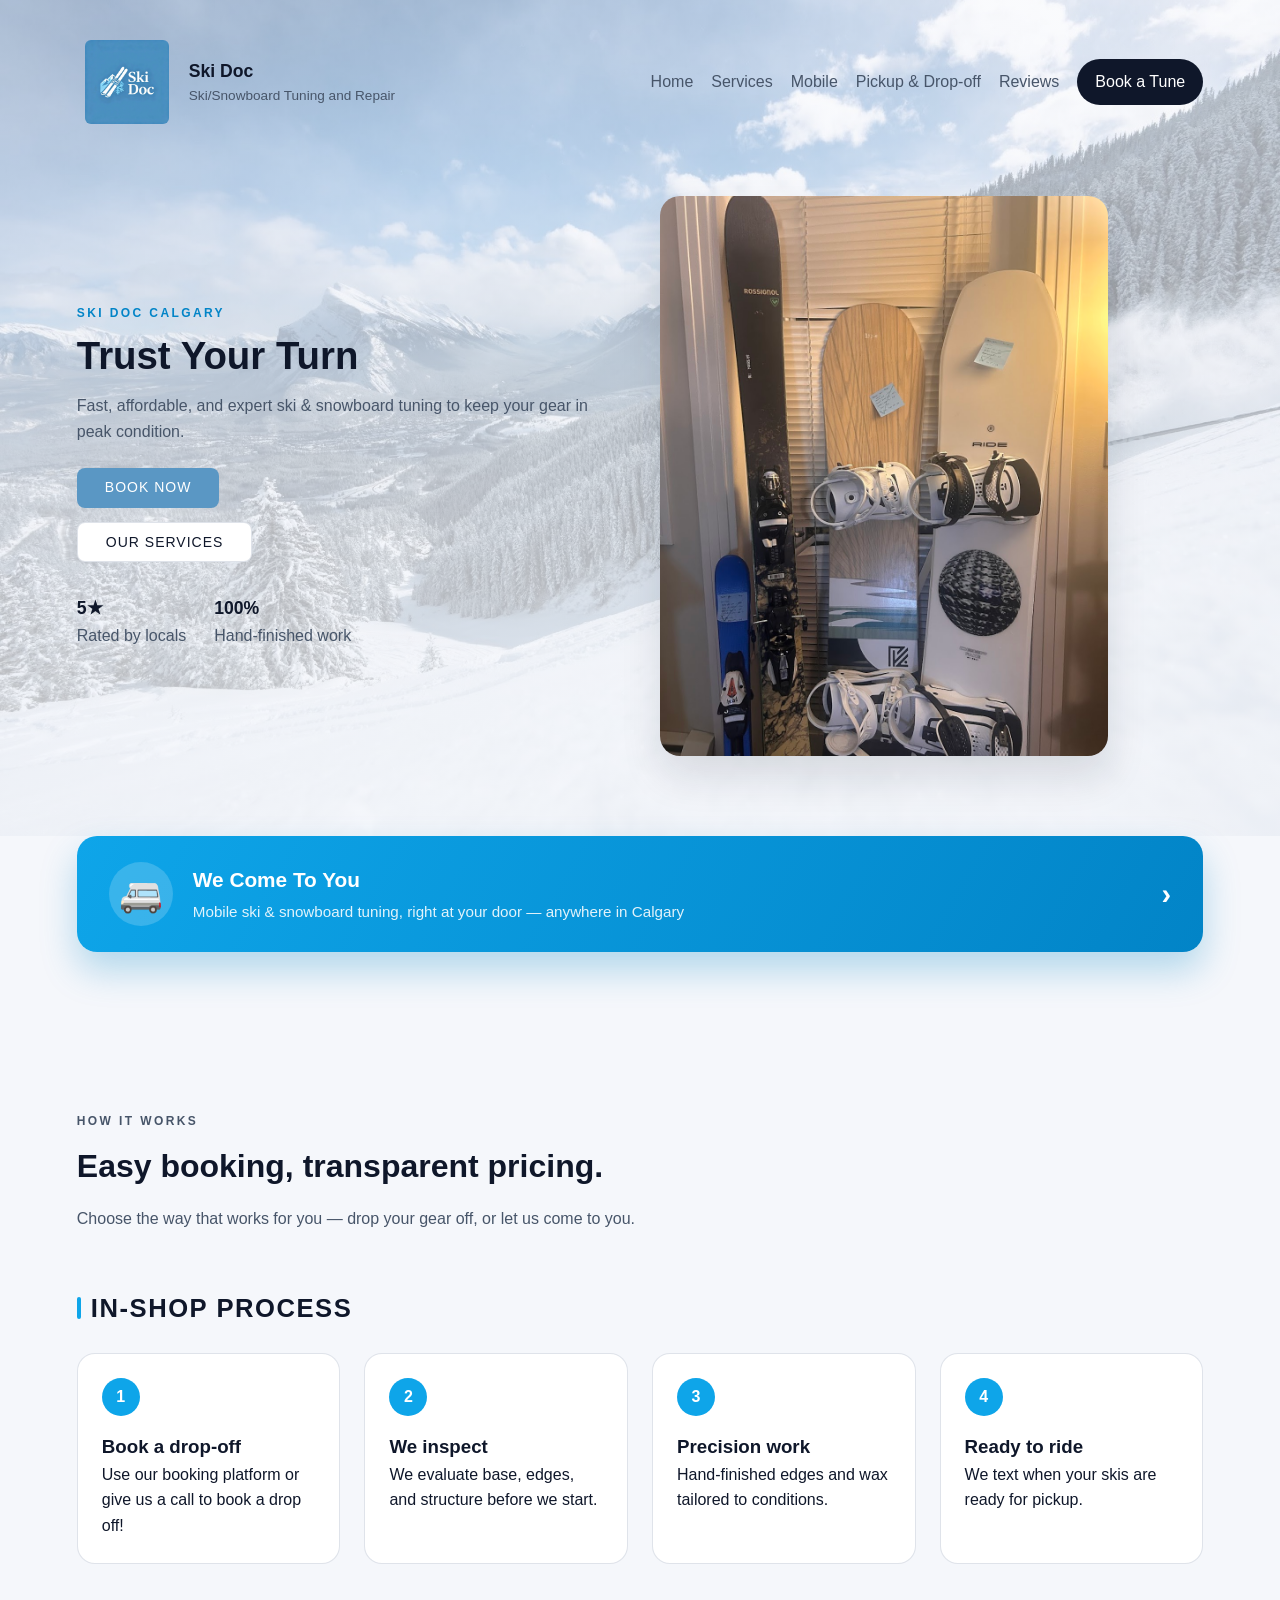
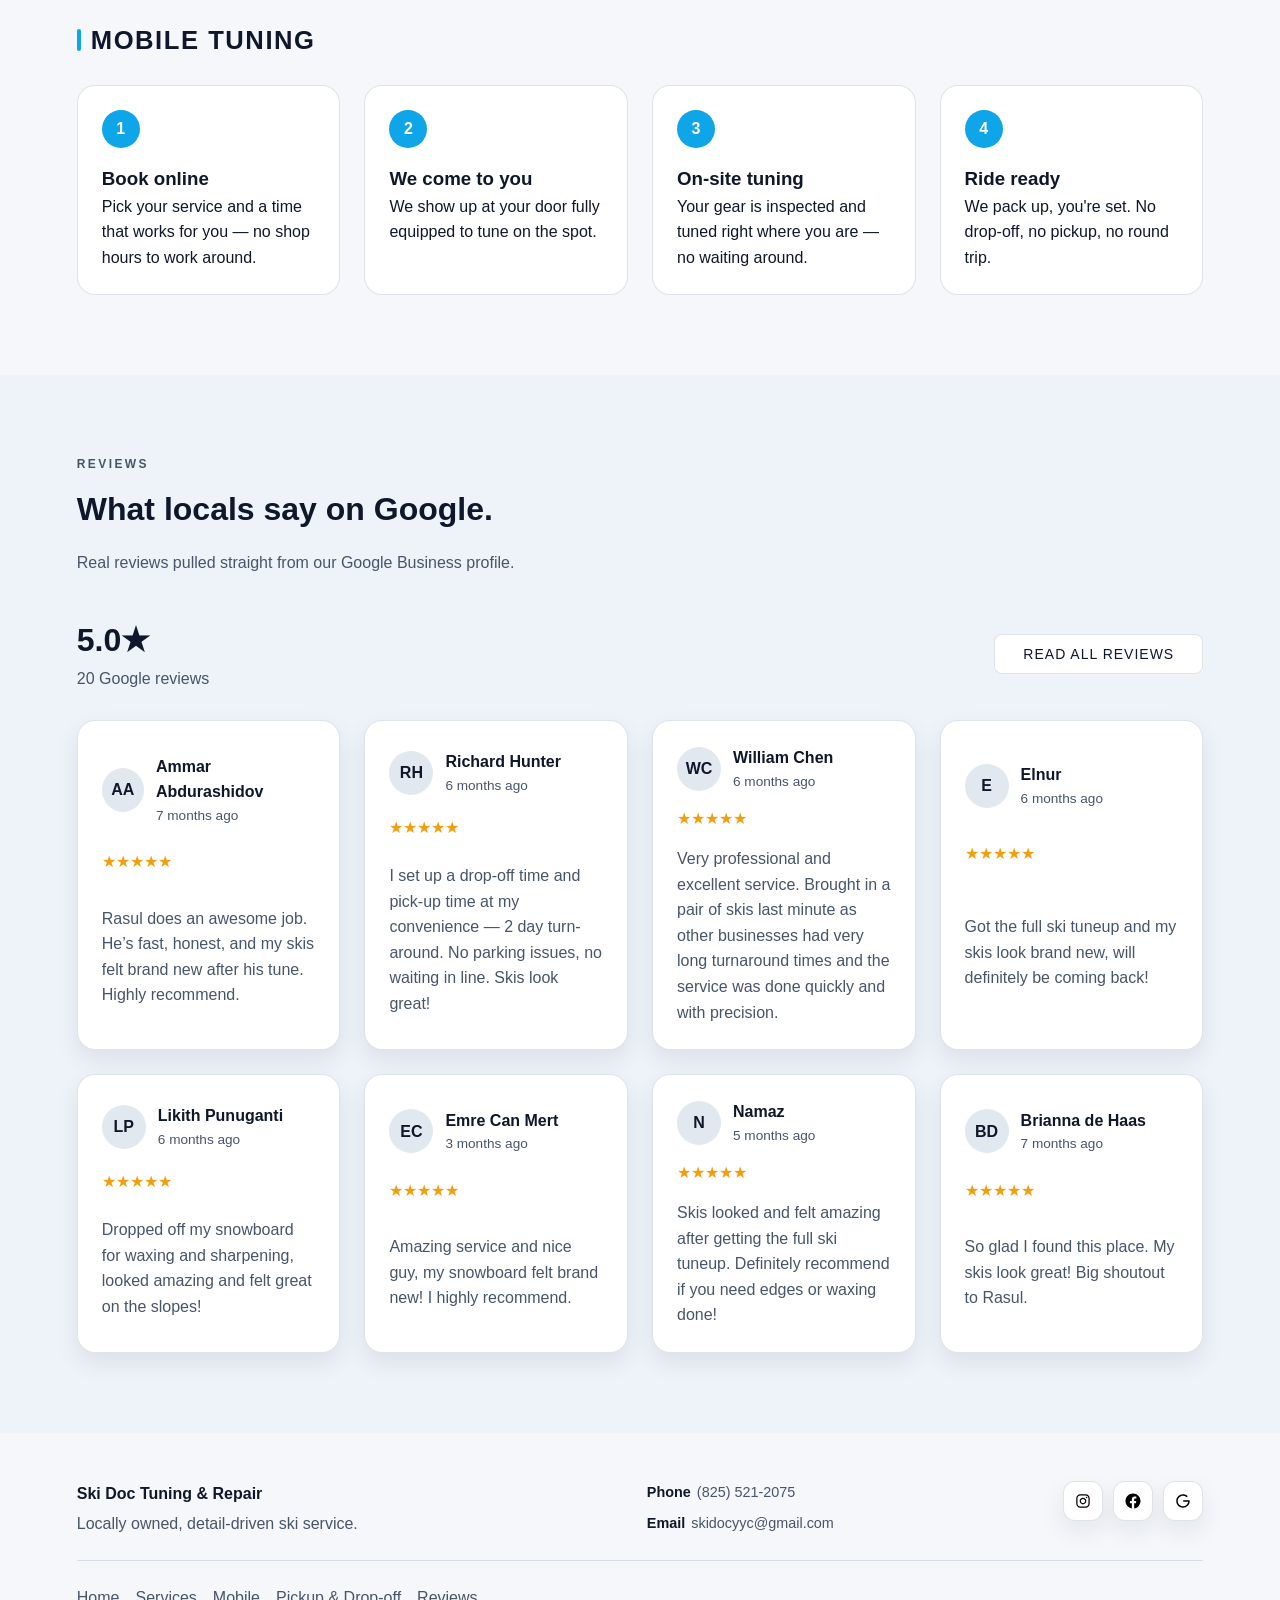
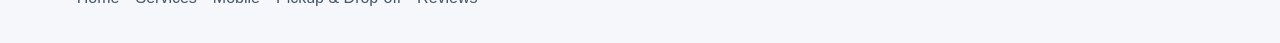
==== commit cc2870ec: "Scope header background photo to the home page only Co-Authored-By: Claude Sonnet 5 <noreply@anthrop" ====
--- a/index.html
+++ b/index.html
@@ -12,7 +12,7 @@
 </head>
 
 <body>
-  <header class="site-header">
+  <header class="site-header has-bg-photo">
     <nav class="nav">
       <div class="brand">
         <img class="brand-mark" src="assets/skidoc_logo.png" alt="Ski Doc logo" />
--- a/styles.css
+++ b/styles.css
@@ -52,6 +52,12 @@
 .site-header {
   background: radial-gradient(circle at top, #dbeafe 0%, var(--bg) 55%);
   padding: 32px 6vw 80px;
+}
+
+.site-header.has-bg-photo {
+  background:
+    linear-gradient(180deg, rgba(245, 247, 251, 0.55) 0%, rgba(245, 247, 251, 0.82) 100%),
+    url("assets/gallery/hero-bg-banff.jpg") center 30% / cover no-repeat;
 }
 
 .nav {
